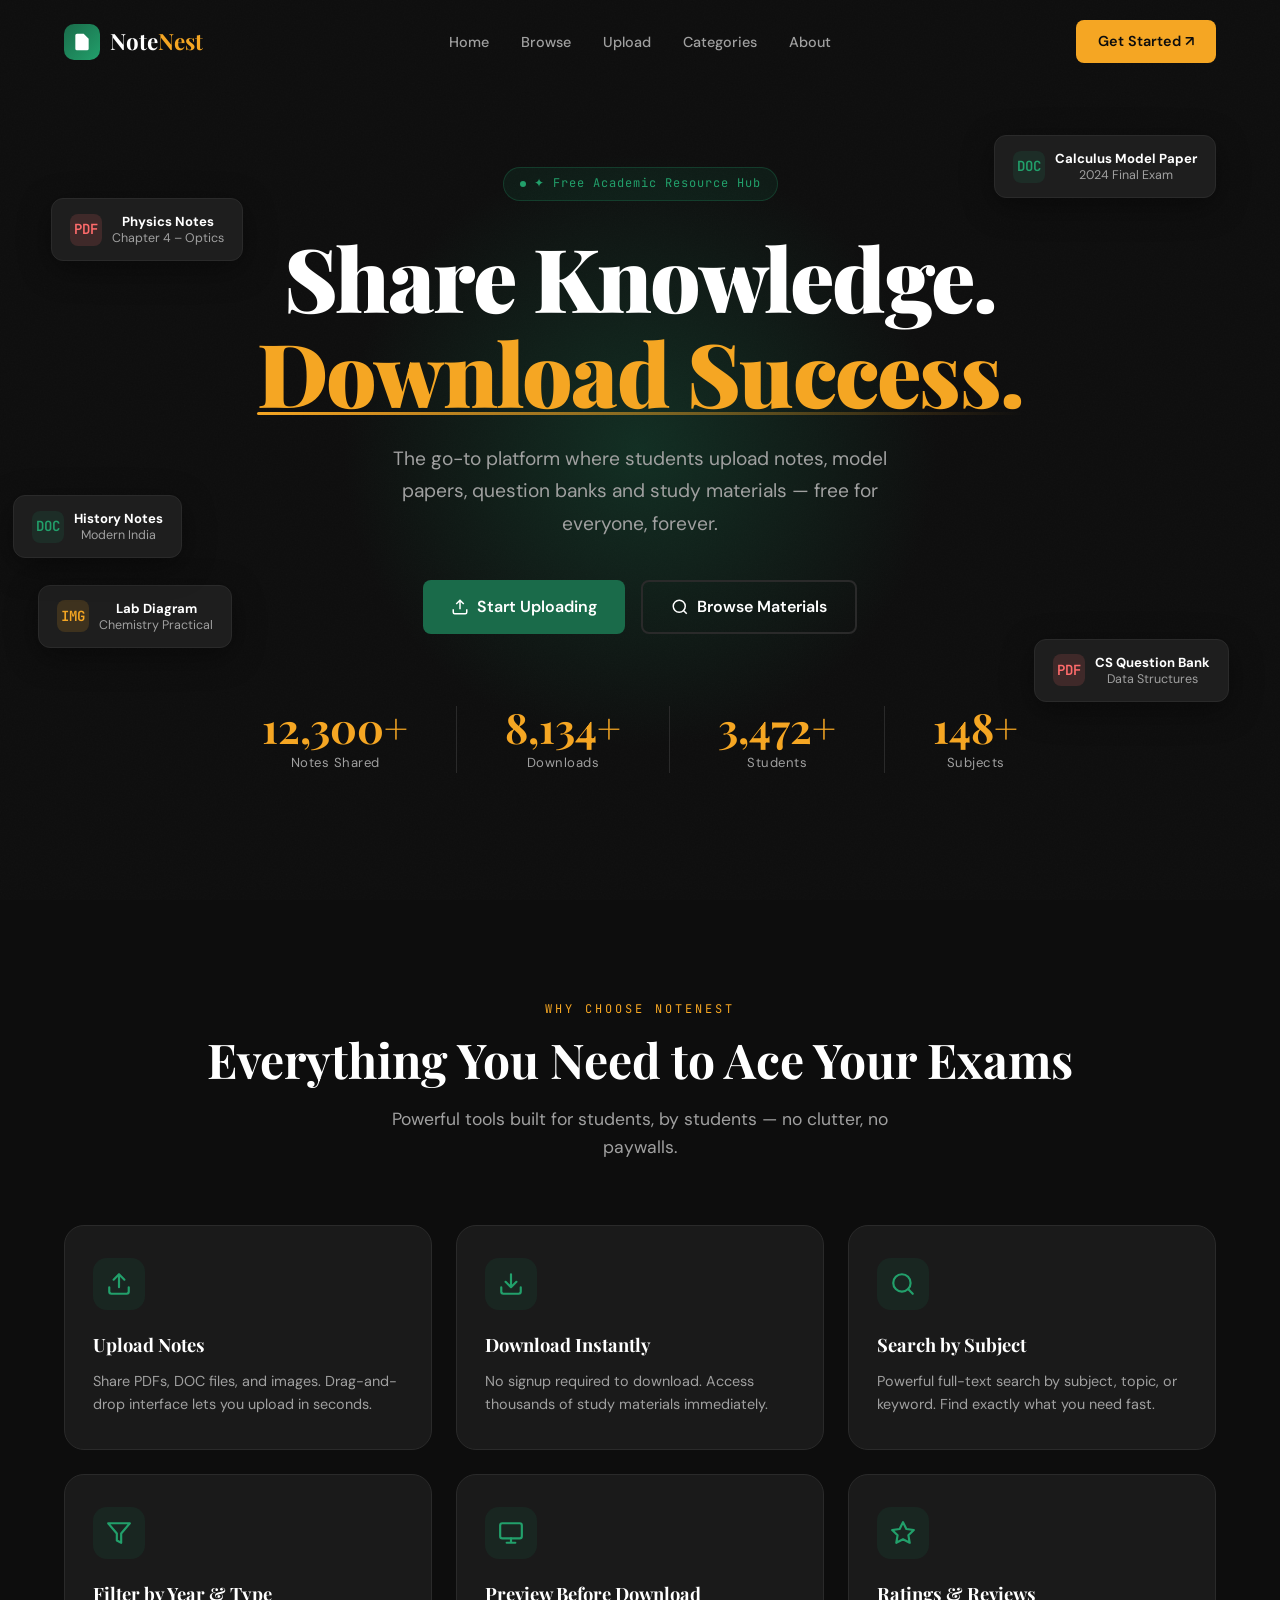
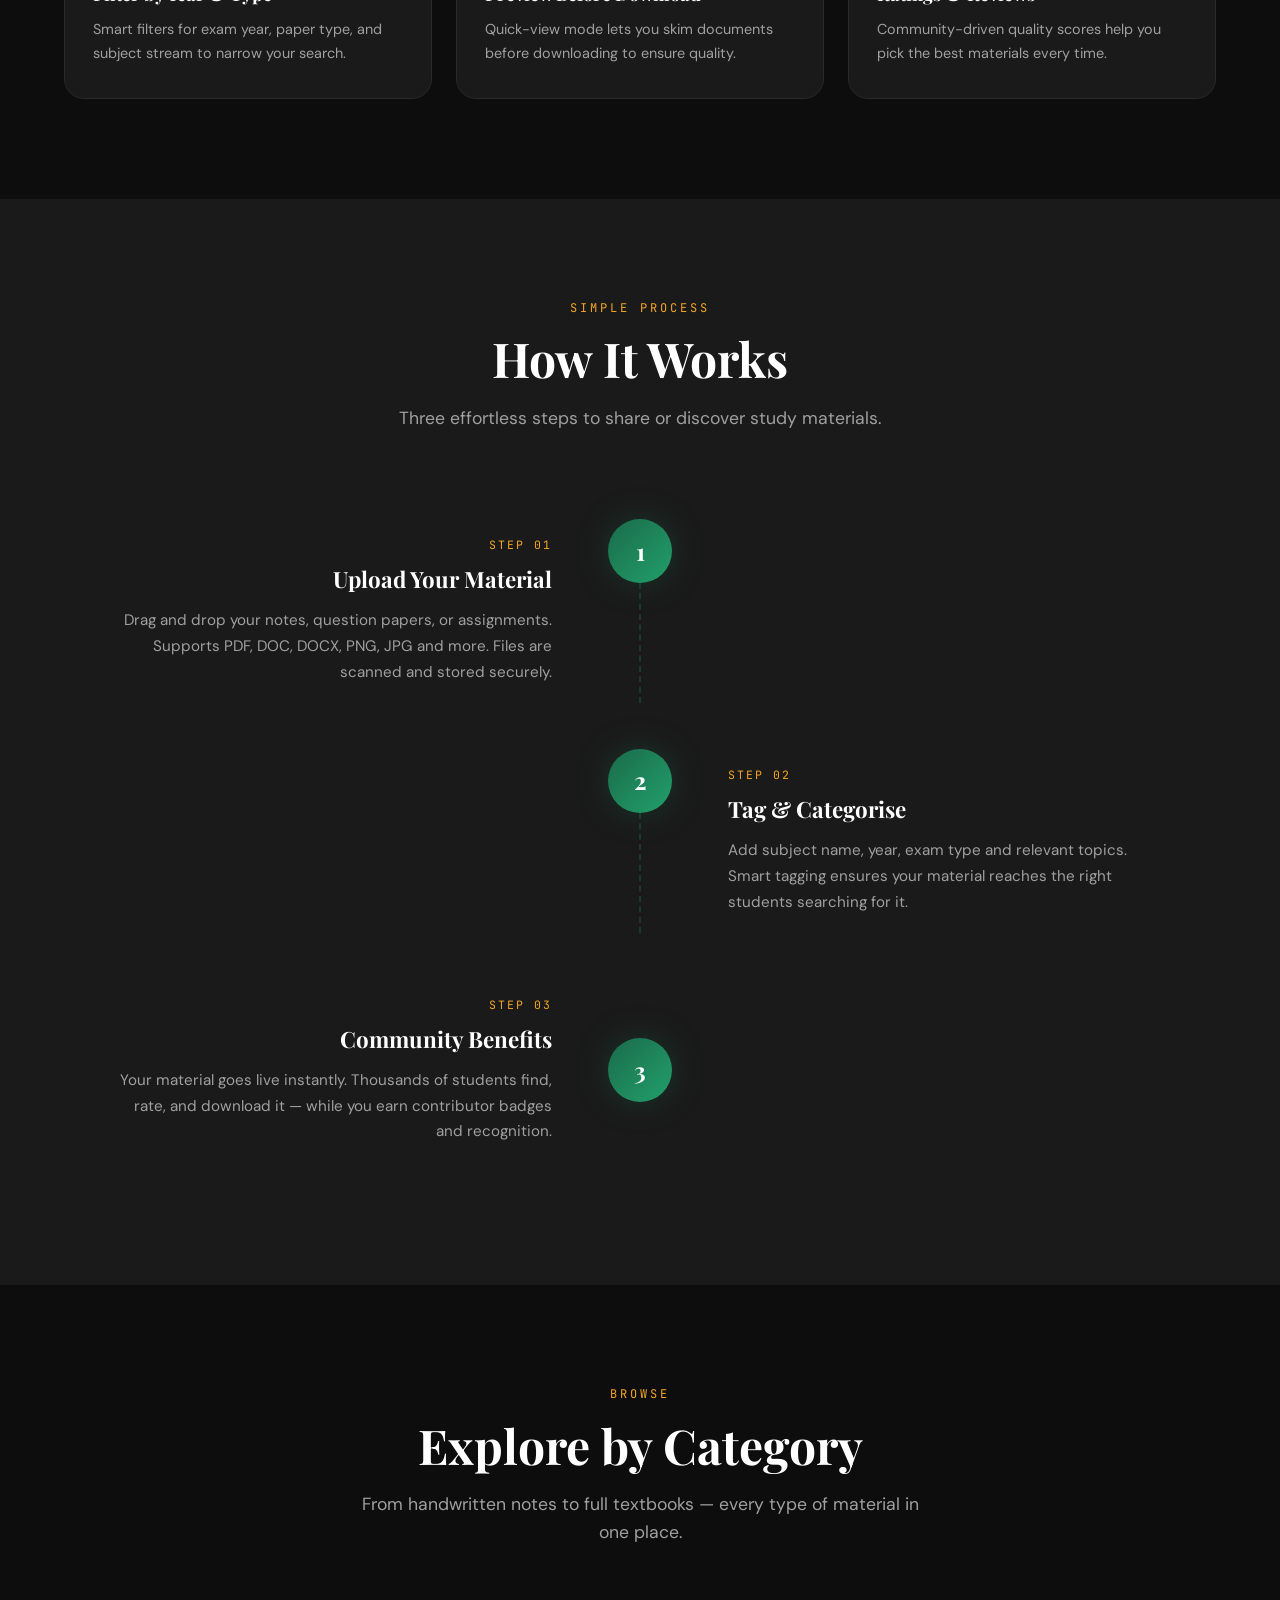
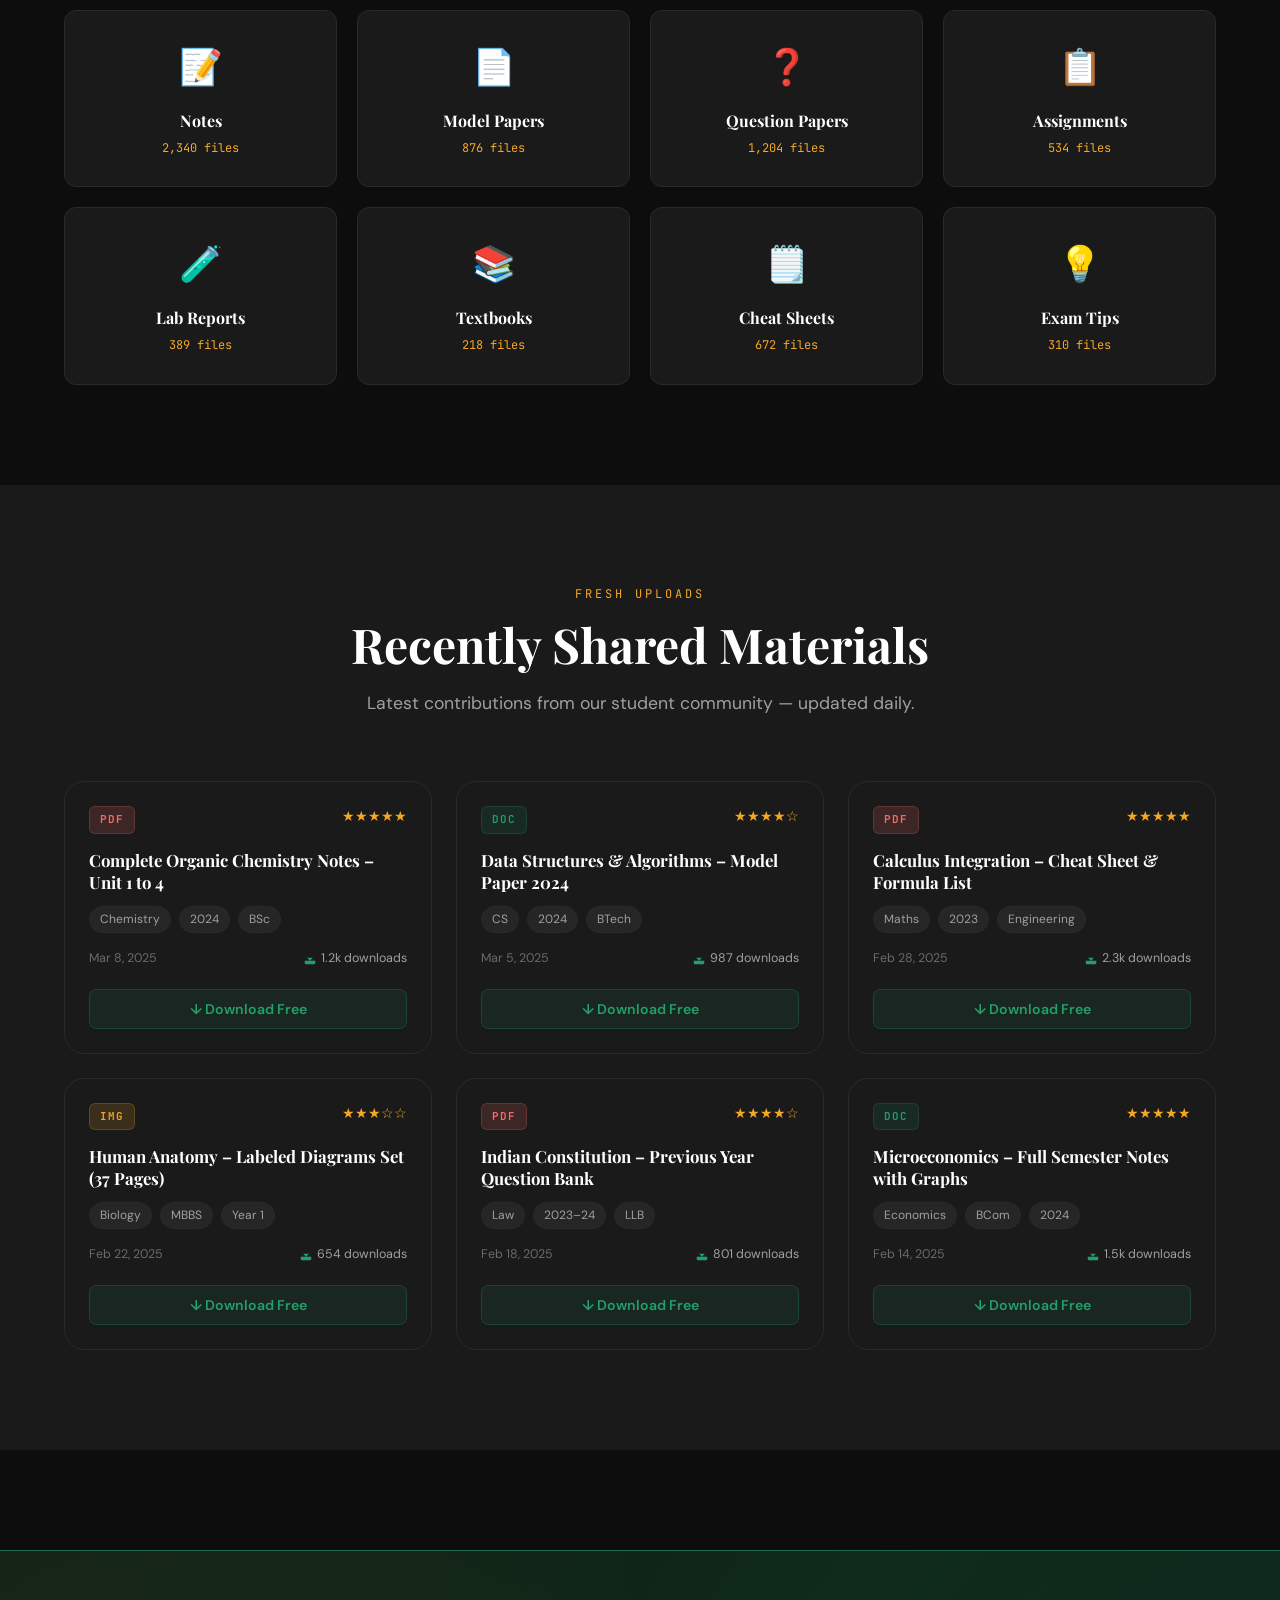
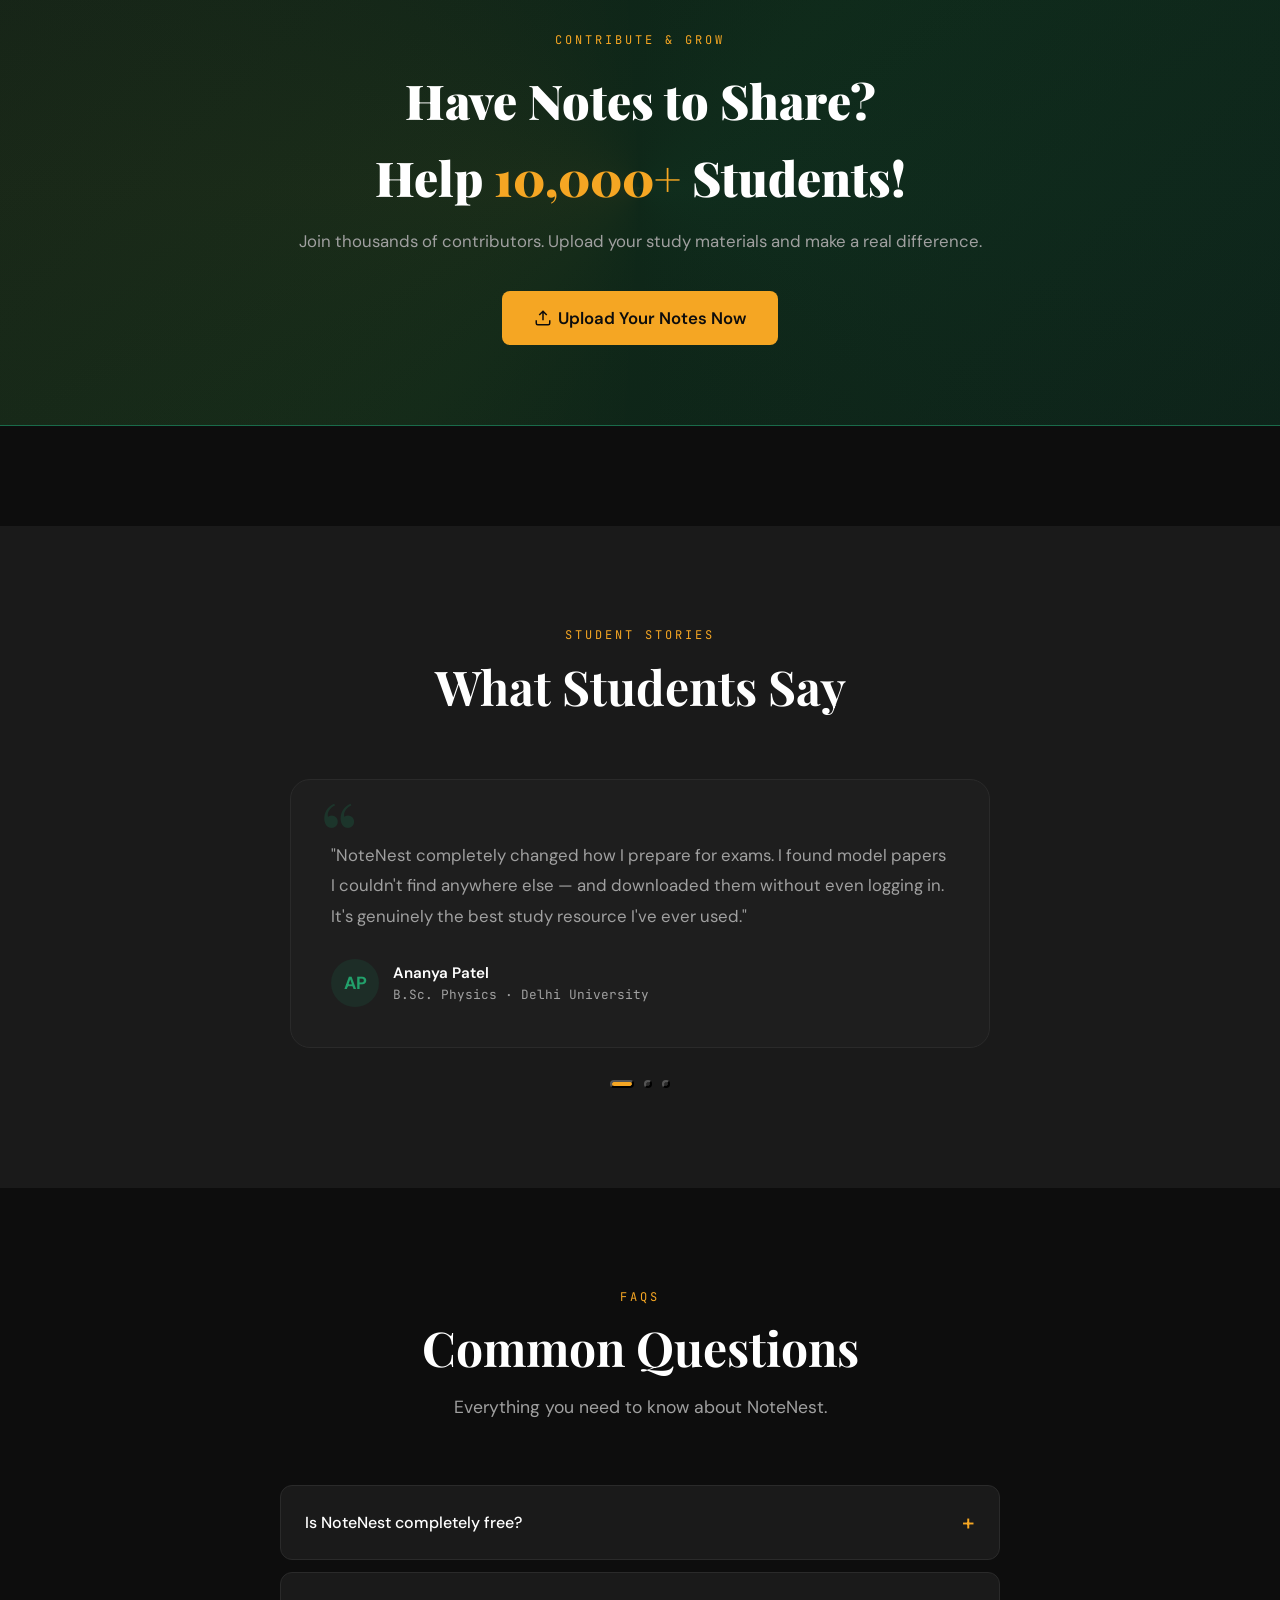
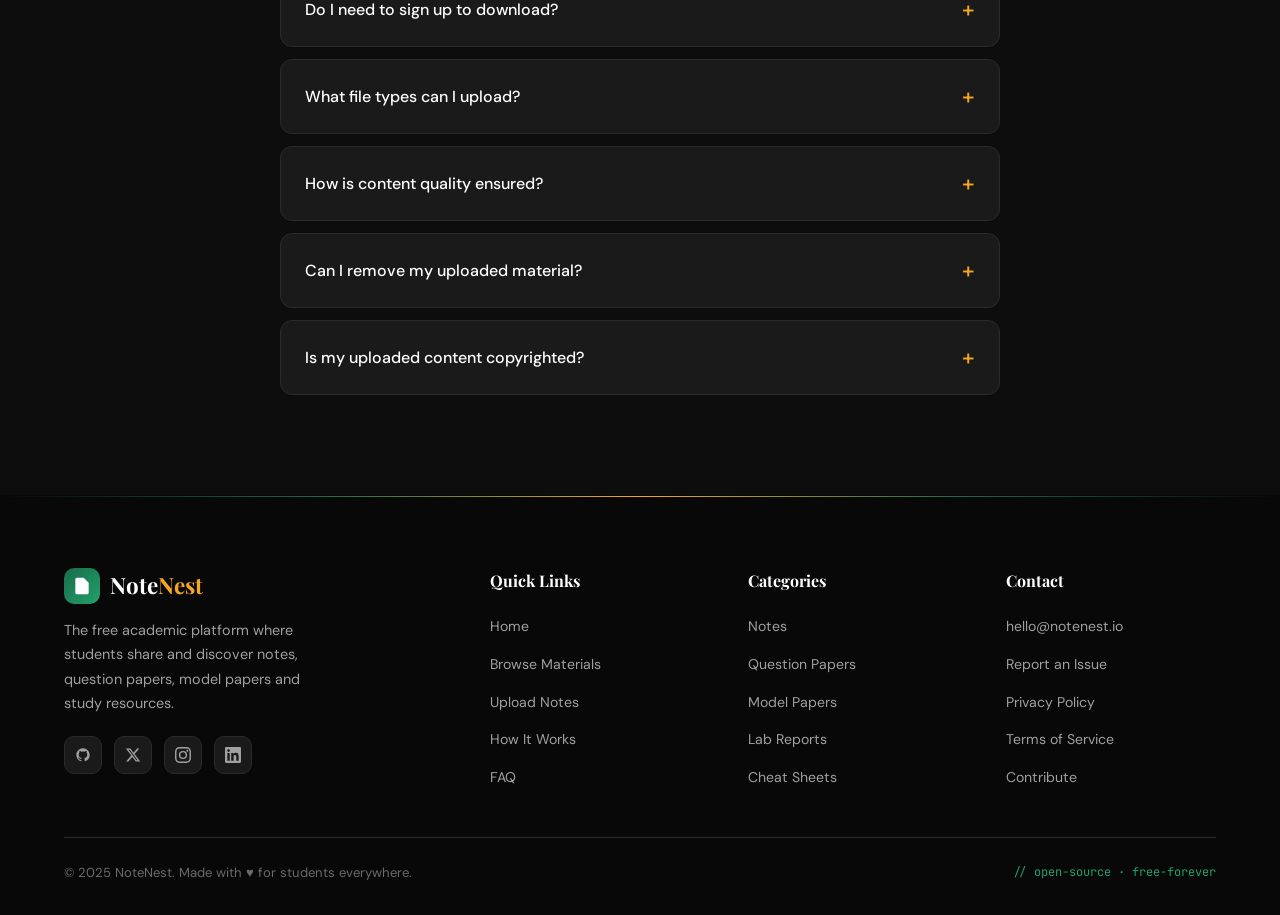
==== index.html @ 4df00eb4 "first commit" ====
<!DOCTYPE html>
<html lang="en">

<head>
    <meta charset="UTF-8" />
    <meta name="viewport" content="width=device-width,initial-scale=1.0" />
    <meta name="description"
        content="NoteNest — Share notes, model papers, question papers and study materials. Browse and download for free." />
    <title>NoteNest — Share Knowledge. Download Success.</title>
    <link rel="preconnect" href="https://fonts.googleapis.com" />
    <link rel="preconnect" href="https://fonts.gstatic.com" crossorigin />
    <link
        href="https://fonts.googleapis.com/css2?family=Playfair+Display:wght@600;700;900&family=DM+Sans:wght@300;400;500;600&family=JetBrains+Mono:wght@400;600&display=swap"
        rel="stylesheet" />
    <style>
        :root {
            --clr-bg: #0d0d0d;
            --clr-surface: #1a1a1a;
            --clr-surface2: #1e1e1e;
            --clr-border: #2a2a2a;
            --clr-green: #1a6b4a;
            --clr-green-light: #22a06b;
            --clr-green-glow: rgba(26, 107, 74, .35);
            --clr-amber: #f5a623;
            --clr-amber-dark: #c4821a;
            --clr-coral: #ff6b6b;
            --clr-teal: #00b4a6;
            --clr-white: #ffffff;
            --clr-gray: #a0a0a0;
            --clr-gray2: #6a6a6a;
            --ff-display: 'Playfair Display', serif;
            --ff-body: 'DM Sans', sans-serif;
            --ff-mono: 'JetBrains Mono', monospace;
            --radius: 12px;
            --radius-lg: 20px;
            --shadow-glow: 0 0 24px var(--clr-green-glow);
            --transition: .3s ease;
        }

        *,
        *::before,
        *::after {
            box-sizing: border-box;
            margin: 0;
            padding: 0
        }

        html {
            scroll-behavior: smooth
        }

        body {
            background: var(--clr-bg);
            color: var(--clr-white);
            font-family: var(--ff-body);
            overflow-x: hidden;
            line-height: 1.6
        }

        /* ── SCROLLBAR ── */
        ::-webkit-scrollbar {
            width: 6px
        }

        ::-webkit-scrollbar-track {
            background: #111
        }

        ::-webkit-scrollbar-thumb {
            background: var(--clr-green);
            border-radius: 3px
        }

        /* ── LOADER ── */
        #loader {
            position: fixed;
            inset: 0;
            background: var(--clr-bg);
            z-index: 9999;
            display: flex;
            align-items: center;
            justify-content: center;
            flex-direction: column;
            gap: 16px;
            transition: opacity .6s, visibility .6s
        }

        #loader.hidden {
            opacity: 0;
            visibility: hidden
        }

        .loader-ring {
            width: 56px;
            height: 56px;
            border: 3px solid var(--clr-border);
            border-top-color: var(--clr-amber);
            border-radius: 50%;
            animation: spin 1s linear infinite
        }

        .loader-logo {
            font-family: var(--ff-display);
            font-size: 1.4rem;
            color: var(--clr-green-light);
            letter-spacing: 1px
        }

        @keyframes spin {
            to {
                transform: rotate(360deg)
            }
        }

        /* ── BACK TO TOP ── */
        #backTop {
            position: fixed;
            bottom: 32px;
            right: 32px;
            width: 44px;
            height: 44px;
            background: var(--clr-green);
            border: none;
            border-radius: 50%;
            cursor: pointer;
            display: flex;
            align-items: center;
            justify-content: center;
            opacity: 0;
            visibility: hidden;
            transition: var(--transition);
            z-index: 500;
            box-shadow: var(--shadow-glow)
        }

        #backTop.show {
            opacity: 1;
            visibility: visible
        }

        #backTop:hover {
            background: var(--clr-green-light);
            transform: translateY(-3px)
        }

        #backTop svg {
            fill: white;
            width: 18px;
            height: 18px
        }

        /* ── UTILITY ── */
        .container {
            max-width: 1200px;
            margin: 0 auto;
            padding: 0 24px
        }

        .section-tag {
            font-family: var(--ff-mono);
            font-size: .75rem;
            color: var(--clr-amber);
            letter-spacing: 3px;
            text-transform: uppercase;
            margin-bottom: 12px;
            display: block
        }

        .section-title {
            font-family: var(--ff-display);
            font-size: clamp(2rem, 4vw, 3rem);
            font-weight: 700;
            line-height: 1.2;
            margin-bottom: 16px
        }

        .section-sub {
            color: var(--clr-gray);
            font-size: clamp(.95rem, 1.5vw, 1.1rem);
            max-width: 560px
        }

        .fade-in {
            opacity: 0;
            transform: translateY(32px);
            transition: opacity .7s ease, transform .7s ease
        }

        .fade-in.visible {
            opacity: 1;
            transform: none
        }

        /* ── NAVBAR ── */
        nav {
            position: fixed;
            top: 0;
            left: 0;
            right: 0;
            z-index: 1000;
            padding: 20px 0;
            transition: var(--transition)
        }

        nav.scrolled {
            background: rgba(13, 13, 13, .85);
            backdrop-filter: blur(20px);
            -webkit-backdrop-filter: blur(20px);
            border-bottom: 1px solid var(--clr-border);
            padding: 14px 0
        }

        .nav-inner {
            display: flex;
            align-items: center;
            justify-content: space-between
        }

        .nav-logo {
            display: flex;
            align-items: center;
            gap: 10px;
            text-decoration: none
        }

        .nav-logo-icon {
            width: 36px;
            height: 36px;
            background: linear-gradient(135deg, var(--clr-green), var(--clr-green-light));
            border-radius: 10px;
            display: flex;
            align-items: center;
            justify-content: center
        }

        .nav-logo-icon svg {
            fill: white;
            width: 20px;
            height: 20px
        }

        .nav-logo-text {
            font-family: var(--ff-display);
            font-size: 1.4rem;
            font-weight: 700;
            color: var(--clr-white)
        }

        .nav-logo-text span {
            color: var(--clr-amber)
        }

        .nav-links {
            display: flex;
            align-items: center;
            gap: 32px;
            list-style: none
        }

        .nav-links a {
            text-decoration: none;
            color: var(--clr-gray);
            font-size: .9rem;
            font-weight: 500;
            transition: var(--transition);
            position: relative
        }

        .nav-links a::after {
            content: '';
            position: absolute;
            bottom: -4px;
            left: 0;
            width: 0;
            height: 2px;
            background: var(--clr-amber);
            transition: var(--transition)
        }

        .nav-links a:hover {
            color: var(--clr-white)
        }

        .nav-links a:hover::after {
            width: 100%
        }

        .btn-amber {
            background: var(--clr-amber);
            color: #0d0d0d;
            font-weight: 600;
            border: none;
            padding: 10px 22px;
            border-radius: 8px;
            cursor: pointer;
            font-family: var(--ff-body);
            font-size: .9rem;
            transition: var(--transition);
            text-decoration: none;
            display: inline-flex;
            align-items: center;
            gap: 6px
        }

        .btn-amber:hover {
            background: var(--clr-amber-dark);
            transform: translateY(-2px);
            box-shadow: 0 8px 24px rgba(245, 166, 35, .3)
        }

        .btn-green {
            background: var(--clr-green);
            color: white;
            font-weight: 600;
            border: none;
            padding: 12px 28px;
            border-radius: 8px;
            cursor: pointer;
            font-family: var(--ff-body);
            font-size: 1rem;
            transition: var(--transition);
            text-decoration: none;
            display: inline-flex;
            align-items: center;
            gap: 8px
        }

        .btn-green:hover {
            background: var(--clr-green-light);
            transform: translateY(-2px);
            box-shadow: var(--shadow-glow)
        }

        .btn-outline {
            background: transparent;
            color: var(--clr-white);
            border: 2px solid var(--clr-border);
            padding: 12px 28px;
            border-radius: 8px;
            cursor: pointer;
            font-family: var(--ff-body);
            font-size: 1rem;
            font-weight: 600;
            transition: var(--transition);
            text-decoration: none;
            display: inline-flex;
            align-items: center;
            gap: 8px
        }

        .btn-outline:hover {
            border-color: var(--clr-green-light);
            color: var(--clr-green-light);
            transform: translateY(-2px)
        }

        .hamburger {
            display: none;
            flex-direction: column;
            gap: 5px;
            background: none;
            border: none;
            cursor: pointer;
            padding: 4px
        }

        .hamburger span {
            display: block;
            width: 24px;
            height: 2px;
            background: var(--clr-white);
            border-radius: 2px;
            transition: var(--transition)
        }

        .hamburger.open span:nth-child(1) {
            transform: translateY(7px) rotate(45deg)
        }

        .hamburger.open span:nth-child(2) {
            opacity: 0
        }

        .hamburger.open span:nth-child(3) {
            transform: translateY(-7px) rotate(-45deg)
        }

        .mobile-menu {
            display: none;
            position: absolute;
            top: 100%;
            left: 0;
            right: 0;
            background: rgba(13, 13, 13, .97);
            backdrop-filter: blur(20px);
            border-bottom: 1px solid var(--clr-border);
            padding: 24px
        }

        .mobile-menu.open {
            display: block
        }

        .mobile-menu ul {
            list-style: none;
            display: flex;
            flex-direction: column;
            gap: 20px
        }

        .mobile-menu ul a {
            text-decoration: none;
            color: var(--clr-gray);
            font-size: 1.1rem;
            font-weight: 500;
            transition: var(--transition)
        }

        .mobile-menu ul a:hover {
            color: var(--clr-amber)
        }

        .mobile-menu .btn-amber {
            margin-top: 16px;
            width: 100%;
            justify-content: center
        }

        /* ── HERO ── */
        .hero {
            min-height: 100vh;
            display: flex;
            flex-direction: column;
            align-items: center;
            justify-content: center;
            text-align: center;
            position: relative;
            overflow: hidden;
            padding: 120px 24px 80px
        }

        .hero-noise {
            position: absolute;
            inset: 0;
            background-image: url("data:image/svg+xml,%3Csvg xmlns='http://www.w3.org/2000/svg' width='300' height='300'%3E%3Cfilter id='n'%3E%3CfeTurbulence type='fractalNoise' baseFrequency='.65' numOctaves='3' stitchTiles='stitch'/%3E%3CfeColorMatrix type='saturate' values='0'/%3E%3C/filter%3E%3Crect width='300' height='300' filter='url(%23n)' opacity='.04'/%3E%3C/svg%3E");
            opacity: .6;
            pointer-events: none;
            z-index: 0
        }

        .hero-glow {
            position: absolute;
            width: 600px;
            height: 600px;
            background: radial-gradient(circle, var(--clr-green-glow) 0%, transparent 70%);
            top: 50%;
            left: 50%;
            transform: translate(-50%, -50%);
            pointer-events: none;
            z-index: 0
        }

        .hero-content {
            position: relative;
            z-index: 2
        }

        .hero-badge {
            display: inline-flex;
            align-items: center;
            gap: 8px;
            background: rgba(26, 107, 74, .15);
            border: 1px solid rgba(26, 107, 74, .4);
            padding: 6px 16px;
            border-radius: 100px;
            font-family: var(--ff-mono);
            font-size: .75rem;
            color: var(--clr-green-light);
            letter-spacing: 1px;
            margin-bottom: 28px
        }

        .hero-badge::before {
            content: '';
            width: 6px;
            height: 6px;
            background: var(--clr-green-light);
            border-radius: 50%;
            animation: pulse 2s infinite
        }

        @keyframes pulse {

            0%,
            100% {
                opacity: 1;
                transform: scale(1)
            }

            50% {
                opacity: .5;
                transform: scale(1.4)
            }
        }

        .hero-title {
            font-family: var(--ff-display);
            font-size: clamp(2.8rem, 7vw, 5.5rem);
            font-weight: 900;
            line-height: 1.08;
            letter-spacing: -.02em;
            margin-bottom: 24px
        }

        .hero-title .line2 {
            color: var(--clr-amber);
            position: relative;
            display: inline-block
        }

        .hero-title .line2::after {
            content: '';
            position: absolute;
            bottom: 4px;
            left: 0;
            right: 0;
            height: 3px;
            background: linear-gradient(90deg, var(--clr-amber), transparent);
            border-radius: 2px
        }

        .hero-sub {
            color: var(--clr-gray);
            font-size: clamp(1rem, 2vw, 1.2rem);
            max-width: 540px;
            margin: 0 auto 40px;
            line-height: 1.7
        }

        .hero-ctas {
            display: flex;
            gap: 16px;
            justify-content: center;
            flex-wrap: wrap;
            margin-bottom: 72px
        }

        /* Floaty doc cards */
        .float-cards {
            position: absolute;
            inset: 0;
            pointer-events: none;
            z-index: 1;
            overflow: hidden
        }

        .fcard {
            position: absolute;
            background: var(--clr-surface2);
            border: 1px solid var(--clr-border);
            border-radius: 12px;
            padding: 14px 18px;
            display: flex;
            align-items: center;
            gap: 10px;
            box-shadow: 0 8px 32px rgba(0, 0, 0, .4);
            animation: floatCard 6s ease-in-out infinite
        }

        .fcard:nth-child(1) {
            top: 22%;
            left: 4%;
            animation-delay: 0s;
            animation-duration: 7s
        }

        .fcard:nth-child(2) {
            top: 15%;
            right: 5%;
            animation-delay: -2s;
            animation-duration: 8s
        }

        .fcard:nth-child(3) {
            bottom: 28%;
            left: 3%;
            animation-delay: -1s;
            animation-duration: 6.5s
        }

        .fcard:nth-child(4) {
            bottom: 22%;
            right: 4%;
            animation-delay: -3s;
            animation-duration: 9s
        }

        .fcard:nth-child(5) {
            top: 55%;
            left: 1%;
            animation-delay: -4s;
            animation-duration: 7.5s
        }

        @keyframes floatCard {

            0%,
            100% {
                transform: translateY(0) rotate(-1deg)
            }

            50% {
                transform: translateY(-18px) rotate(1deg)
            }
        }

        .fcard-icon {
            width: 32px;
            height: 32px;
            border-radius: 8px;
            display: flex;
            align-items: center;
            justify-content: center;
            font-size: 14px;
            font-family: var(--ff-mono);
            font-weight: 600;
            flex-shrink: 0
        }

        .fcard-icon.pdf {
            background: rgba(255, 107, 107, .15);
            color: var(--clr-coral)
        }

        .fcard-icon.doc {
            background: rgba(26, 107, 74, .2);
            color: var(--clr-green-light)
        }

        .fcard-icon.img {
            background: rgba(245, 166, 35, .15);
            color: var(--clr-amber)
        }

        .fcard-label {
            font-size: .78rem;
            color: var(--clr-gray);
            line-height: 1.3
        }

        .fcard-label strong {
            display: block;
            color: var(--clr-white);
            font-size: .82rem
        }

        /* Stats */
        .hero-stats {
            display: flex;
            gap: 48px;
            justify-content: center;
            flex-wrap: wrap;
            position: relative;
            z-index: 2
        }

        .stat {
            text-align: center
        }

        .stat-num {
            font-family: var(--ff-display);
            font-size: clamp(1.8rem, 4vw, 2.6rem);
            font-weight: 700;
            color: var(--clr-amber);
            line-height: 1
        }

        .stat-label {
            font-size: .82rem;
            color: var(--clr-gray);
            margin-top: 4px;
            letter-spacing: .5px
        }

        .stat-divider {
            width: 1px;
            background: var(--clr-border);
            align-self: stretch
        }

        /* ── SECTIONS SHARED ── */
        section {
            padding: 100px 0
        }

        .sec-header {
            margin-bottom: 64px
        }

        .sec-header.center {
            text-align: center
        }

        .sec-header.center .section-sub {
            margin: 0 auto
        }

        /* ── FEATURES ── */
        .features-grid {
            display: grid;
            grid-template-columns: repeat(3, 1fr);
            gap: 24px
        }

        .feat-card {
            background: var(--clr-surface);
            border: 1px solid var(--clr-border);
            border-radius: var(--radius-lg);
            padding: 32px 28px;
            transition: var(--transition);
            position: relative;
            overflow: hidden
        }

        .feat-card::before {
            content: '';
            position: absolute;
            inset: 0;
            border-radius: var(--radius-lg);
            border: 1px solid transparent;
            transition: var(--transition)
        }

        .feat-card:hover {
            transform: translateY(-6px);
            box-shadow: var(--shadow-glow)
        }

        .feat-card:hover::before {
            border-color: var(--clr-green-light)
        }

        .feat-icon {
            width: 52px;
            height: 52px;
            background: rgba(26, 107, 74, .15);
            border-radius: 14px;
            display: flex;
            align-items: center;
            justify-content: center;
            margin-bottom: 20px
        }

        .feat-icon svg {
            width: 26px;
            height: 26px;
            stroke: var(--clr-green-light);
            fill: none;
            stroke-width: 2;
            stroke-linecap: round;
            stroke-linejoin: round
        }

        .feat-title {
            font-family: var(--ff-display);
            font-size: 1.15rem;
            font-weight: 700;
            margin-bottom: 10px
        }

        .feat-desc {
            color: var(--clr-gray);
            font-size: .9rem;
            line-height: 1.65
        }

        /* ── HOW IT WORKS ── */
        .hiw-steps {
            display: flex;
            flex-direction: column;
            gap: 0
        }

        .hiw-step {
            display: grid;
            grid-template-columns: 1fr 80px 1fr;
            align-items: center;
            gap: 0;
            position: relative
        }

        .hiw-step.reverse .hiw-text {
            grid-column: 3;
            grid-row: 1;
            text-align: left
        }

        .hiw-step.reverse .hiw-num-wrap {
            grid-column: 2;
            grid-row: 1
        }

        .hiw-step.reverse .hiw-empty {
            grid-column: 1;
            grid-row: 1
        }

        .hiw-text {
            padding: 40px 48px
        }

        .hiw-step:not(.reverse) .hiw-text {
            grid-column: 1;
            text-align: right
        }

        .hiw-step:not(.reverse) .hiw-num-wrap {
            grid-column: 2
        }

        .hiw-num-wrap {
            display: flex;
            flex-direction: column;
            align-items: center;
            position: relative;
            z-index: 2
        }

        .hiw-num {
            width: 64px;
            height: 64px;
            background: linear-gradient(135deg, var(--clr-green), var(--clr-green-light));
            border-radius: 50%;
            display: flex;
            align-items: center;
            justify-content: center;
            font-family: var(--ff-display);
            font-size: 1.5rem;
            font-weight: 700;
            color: white;
            box-shadow: 0 0 32px var(--clr-green-glow)
        }

        .hiw-line {
            width: 2px;
            height: 120px;
            border-left: 2px dashed var(--clr-green);
            opacity: .4;
            animation: dashMove 2s linear infinite
        }

        @keyframes dashMove {
            from {
                background-position: 0 0
            }

            to {
                background-position: 0 100%
            }
        }

        .hiw-last .hiw-line {
            display: none
        }

        .hiw-step-title {
            font-family: var(--ff-display);
            font-size: 1.4rem;
            font-weight: 700;
            margin-bottom: 10px
        }

        .hiw-step-desc {
            color: var(--clr-gray);
            font-size: .95rem;
            line-height: 1.7
        }

        .hiw-step-tag {
            font-family: var(--ff-mono);
            font-size: .72rem;
            color: var(--clr-amber);
            letter-spacing: 2px;
            text-transform: uppercase;
            margin-bottom: 8px;
            display: block
        }

        /* ── CATEGORIES ── */
        .categories-grid {
            display: grid;
            grid-template-columns: repeat(4, 1fr);
            gap: 20px
        }

        .cat-card {
            background: var(--clr-surface);
            border: 1px solid var(--clr-border);
            border-radius: var(--radius);
            padding: 28px 20px;
            text-align: center;
            cursor: pointer;
            transition: var(--transition);
            position: relative;
            overflow: hidden
        }

        .cat-card::after {
            content: '';
            position: absolute;
            inset: 0;
            background: linear-gradient(135deg, var(--clr-green-glow), transparent);
            opacity: 0;
            transition: var(--transition)
        }

        .cat-card:hover {
            transform: translateY(-4px) scale(1.02);
            border-color: var(--clr-green-light);
            box-shadow: var(--shadow-glow)
        }

        .cat-card:hover::after {
            opacity: 1
        }

        .cat-emoji {
            font-size: 2.2rem;
            margin-bottom: 12px;
            display: block;
            position: relative;
            z-index: 1
        }

        .cat-name {
            font-family: var(--ff-display);
            font-size: 1rem;
            font-weight: 700;
            margin-bottom: 6px;
            position: relative;
            z-index: 1
        }

        .cat-count {
            font-family: var(--ff-mono);
            font-size: .75rem;
            color: var(--clr-amber);
            position: relative;
            z-index: 1
        }

        /* ── MATERIAL CARDS ── */
        .materials-grid {
            display: grid;
            grid-template-columns: repeat(3, 1fr);
            gap: 24px
        }

        .mat-card {
            background: var(--clr-surface);
            border: 1px solid var(--clr-border);
            border-radius: var(--radius-lg);
            padding: 24px;
            transition: var(--transition);
            position: relative;
            overflow: hidden
        }

        .mat-card::before {
            content: '';
            position: absolute;
            top: 0;
            left: 0;
            right: 0;
            height: 2px;
            background: linear-gradient(90deg, var(--clr-green), var(--clr-amber));
            transform: scaleX(0);
            transform-origin: left;
            transition: var(--transition)
        }

        .mat-card:hover {
            transform: translateY(-4px);
            box-shadow: 0 16px 48px rgba(0, 0, 0, .5)
        }

        .mat-card:hover::before {
            transform: scaleX(1)
        }

        .mat-card-top {
            display: flex;
            justify-content: space-between;
            align-items: flex-start;
            margin-bottom: 16px
        }

        .mat-badge {
            font-family: var(--ff-mono);
            font-size: .68rem;
            font-weight: 600;
            padding: 4px 10px;
            border-radius: 6px;
            letter-spacing: 1px
        }

        .mat-badge.pdf {
            background: rgba(255, 107, 107, .15);
            color: var(--clr-coral);
            border: 1px solid rgba(255, 107, 107, .2)
        }

        .mat-badge.doc {
            background: rgba(26, 107, 74, .2);
            color: var(--clr-green-light);
            border: 1px solid rgba(34, 160, 107, .2)
        }

        .mat-badge.img {
            background: rgba(245, 166, 35, .15);
            color: var(--clr-amber);
            border: 1px solid rgba(245, 166, 35, .2)
        }

        .mat-stars {
            color: var(--clr-amber);
            font-size: .85rem
        }

        .mat-title {
            font-family: var(--ff-display);
            font-size: 1.05rem;
            font-weight: 700;
            margin-bottom: 12px;
            line-height: 1.3
        }

        .mat-tags {
            display: flex;
            gap: 8px;
            flex-wrap: wrap;
            margin-bottom: 16px
        }

        .mat-tag {
            font-size: .75rem;
            padding: 3px 10px;
            border-radius: 100px;
            background: rgba(255, 255, 255, .05);
            color: var(--clr-gray);
            border: 1px solid var(--clr-border)
        }

        .mat-meta {
            display: flex;
            justify-content: space-between;
            align-items: center;
            color: var(--clr-gray2);
            font-size: .78rem;
            margin-bottom: 20px
        }

        .mat-dl {
            display: flex;
            align-items: center;
            gap: 4px;
            color: var(--clr-gray)
        }

        .mat-dl svg {
            width: 14px;
            height: 14px;
            fill: var(--clr-green-light)
        }

        .mat-btn {
            width: 100%;
            padding: 10px;
            border-radius: 8px;
            background: rgba(26, 107, 74, .15);
            border: 1px solid rgba(34, 160, 107, .25);
            color: var(--clr-green-light);
            font-family: var(--ff-body);
            font-size: .88rem;
            font-weight: 600;
            cursor: pointer;
            transition: var(--transition)
        }

        .mat-btn:hover {
            background: var(--clr-green);
            color: white;
            border-color: var(--clr-green)
        }

        /* ── CTA BANNER ── */
        .cta-banner {
            background: linear-gradient(135deg, #0d1f17 0%, #0f2819 50%, #0d1f17 100%);
            border-top: 1px solid var(--clr-green);
            border-bottom: 1px solid var(--clr-green);
            padding: 80px 24px;
            text-align: center;
            position: relative;
            overflow: hidden
        }

        .cta-banner::before {
            content: '';
            position: absolute;
            top: -50%;
            left: -50%;
            width: 200%;
            height: 200%;
            background: conic-gradient(from 0deg, transparent, rgba(26, 107, 74, .08), transparent, rgba(245, 166, 35, .05), transparent);
            animation: rotateBg 12s linear infinite
        }

        @keyframes rotateBg {
            to {
                transform: rotate(360deg)
            }
        }

        .cta-banner-title {
            font-family: var(--ff-display);
            font-size: clamp(1.8rem, 4vw, 3rem);
            font-weight: 900;
            margin-bottom: 12px;
            position: relative;
            z-index: 1
        }

        .cta-banner-sub {
            color: var(--clr-gray);
            margin-bottom: 36px;
            font-size: 1.05rem;
            position: relative;
            z-index: 1
        }

        .cta-banner-btn {
            position: relative;
            z-index: 1
        }

        /* ── TESTIMONIALS ── */
        .testimonials {
            background: var(--clr-surface)
        }

        .testi-carousel {
            position: relative;
            overflow: hidden
        }

        .testi-track {
            display: flex;
            transition: transform .5s cubic-bezier(.25, .46, .45, .94)
        }

        .testi-card {
            min-width: 100%;
            padding: 0 8px;
            box-sizing: border-box
        }

        .testi-inner {
            background: var(--clr-surface2);
            border: 1px solid var(--clr-border);
            border-radius: var(--radius-lg);
            padding: 40px;
            max-width: 700px;
            margin: 0 auto;
            position: relative
        }

        .testi-inner::before {
            content: '\201C';
            font-family: var(--ff-display);
            font-size: 6rem;
            line-height: .7;
            color: var(--clr-green);
            opacity: .3;
            position: absolute;
            top: 20px;
            left: 28px
        }

        .testi-quote {
            font-size: 1.05rem;
            line-height: 1.8;
            color: var(--clr-gray);
            margin-bottom: 28px;
            padding-top: 20px
        }

        .testi-author {
            display: flex;
            align-items: center;
            gap: 14px
        }

        .testi-avatar {
            width: 48px;
            height: 48px;
            border-radius: 50%;
            display: flex;
            align-items: center;
            justify-content: center;
            font-weight: 700;
            font-size: 1.1rem;
            flex-shrink: 0
        }

        .testi-name {
            font-weight: 600;
            font-size: .95rem
        }

        .testi-role {
            font-size: .8rem;
            color: var(--clr-gray);
            font-family: var(--ff-mono)
        }

        .testi-dots {
            display: flex;
            gap: 10px;
            justify-content: center;
            margin-top: 32px
        }

        .testi-dot {
            width: 8px;
            height: 8px;
            border-radius: 50%;
            background: var(--clr-border);
            cursor: pointer;
            transition: var(--transition)
        }

        .testi-dot.active {
            background: var(--clr-amber);
            width: 24px;
            border-radius: 4px
        }

        /* ── FAQ ── */
        .faq-list {
            max-width: 720px;
            margin: 0 auto;
            display: flex;
            flex-direction: column;
            gap: 12px
        }

        .faq-item {
            background: var(--clr-surface);
            border: 1px solid var(--clr-border);
            border-radius: var(--radius);
            overflow: hidden;
            transition: var(--transition)
        }

        .faq-item.open {
            border-color: var(--clr-green)
        }

        .faq-q {
            width: 100%;
            padding: 22px 24px;
            background: none;
            border: none;
            color: var(--clr-white);
            font-family: var(--ff-body);
            font-size: 1rem;
            font-weight: 500;
            cursor: pointer;
            display: flex;
            justify-content: space-between;
            align-items: center;
            gap: 16px;
            text-align: left
        }

        .faq-q:hover {
            color: var(--clr-amber)
        }

        .faq-icon {
            font-size: 1.4rem;
            color: var(--clr-amber);
            flex-shrink: 0;
            transition: transform var(--transition)
        }

        .faq-item.open .faq-icon {
            transform: rotate(45deg)
        }

        .faq-a {
            max-height: 0;
            overflow: hidden;
            transition: max-height .4s ease, padding .3s ease
        }

        .faq-item.open .faq-a {
            max-height: 200px
        }

        .faq-a-inner {
            padding: 0 24px 22px;
            color: var(--clr-gray);
            font-size: .93rem;
            line-height: 1.75
        }

        /* ── FOOTER ── */
        footer {
            background: #080808;
            border-top: 1px solid transparent;
            padding: 72px 0 32px;
            position: relative
        }

        footer::before {
            content: '';
            position: absolute;
            top: 0;
            left: 0;
            right: 0;
            height: 1px;
            background: linear-gradient(90deg, transparent, var(--clr-green), var(--clr-amber), var(--clr-green), transparent)
        }

        .footer-grid {
            display: grid;
            grid-template-columns: 1.8fr 1fr 1fr 1fr;
            gap: 48px;
            margin-bottom: 48px
        }

        .footer-brand p {
            color: var(--clr-gray);
            font-size: .9rem;
            line-height: 1.7;
            margin-top: 14px;
            max-width: 260px
        }

        .footer-socials {
            display: flex;
            gap: 12px;
            margin-top: 20px
        }

        .soc-btn {
            width: 38px;
            height: 38px;
            background: var(--clr-surface);
            border: 1px solid var(--clr-border);
            border-radius: 10px;
            display: flex;
            align-items: center;
            justify-content: center;
            transition: var(--transition);
            text-decoration: none
        }

        .soc-btn:hover {
            background: var(--clr-green);
            border-color: var(--clr-green);
            transform: translateY(-3px)
        }

        .soc-btn svg {
            width: 16px;
            height: 16px;
            fill: var(--clr-gray);
            transition: var(--transition)
        }

        .soc-btn:hover svg {
            fill: white
        }

        .footer-col h4 {
            font-family: var(--ff-display);
            font-size: 1rem;
            font-weight: 700;
            margin-bottom: 20px;
            color: var(--clr-white)
        }

        .footer-col ul {
            list-style: none;
            display: flex;
            flex-direction: column;
            gap: 12px
        }

        .footer-col ul a {
            text-decoration: none;
            color: var(--clr-gray);
            font-size: .88rem;
            transition: var(--transition)
        }

        .footer-col ul a:hover {
            color: var(--clr-amber)
        }

        .footer-bottom {
            border-top: 1px solid var(--clr-border);
            padding-top: 24px;
            display: flex;
            justify-content: space-between;
            align-items: center;
            flex-wrap: wrap;
            gap: 12px
        }

        .footer-bottom p {
            color: var(--clr-gray2);
            font-size: .82rem
        }

        .footer-bottom span {
            font-family: var(--ff-mono);
            font-size: .75rem;
            color: var(--clr-green-light)
        }

        /* ── RESPONSIVE ── */
        @media(max-width:1024px) {
            .features-grid {
                grid-template-columns: repeat(2, 1fr)
            }

            .categories-grid {
                grid-template-columns: repeat(4, 1fr)
            }

            .materials-grid {
                grid-template-columns: repeat(2, 1fr)
            }

            .footer-grid {
                grid-template-columns: 1fr 1fr;
                gap: 32px
            }

            .hiw-step {
                grid-template-columns: 1fr 60px 1fr
            }

            .hiw-text {
                padding: 32px 32px
            }
        }

        @media(max-width:768px) {

            .nav-links,
            .nav-cta {
                display: none
            }

            .hamburger {
                display: flex
            }

            .features-grid,
            .materials-grid,
            .categories-grid {
                grid-template-columns: 1fr 1fr
            }

            .hiw-step,
            .hiw-step.reverse {
                grid-template-columns: 1fr;
                text-align: left !important
            }

            .hiw-text,
            .hiw-step.reverse .hiw-text {
                grid-column: 1;
                padding: 20px 0
            }

            .hiw-num-wrap,
            .hiw-step.reverse .hiw-num-wrap {
                grid-column: 1;
                grid-row: auto;
                flex-direction: row;
                gap: 16px;
                margin-bottom: 8px
            }

            .hiw-line {
                width: 60px;
                height: 2px;
                border-left: none;
                border-top: 2px dashed var(--clr-green)
            }

            .hiw-step.reverse .hiw-empty,
            .hiw-empty {
                display: none
            }

            .footer-grid {
                grid-template-columns: 1fr;
                gap: 28px
            }

            section {
                padding: 72px 0
            }
        }

        @media(max-width:480px) {

            .features-grid,
            .materials-grid,
            .categories-grid {
                grid-template-columns: 1fr
            }

            .hero-stats {
                gap: 28px
            }

            .stat-divider {
                display: none
            }

            .fcard:nth-child(3),
            .fcard:nth-child(4),
            .fcard:nth-child(5) {
                display: none
            }

            .testi-inner {
                padding: 28px 22px
            }
        }
    </style>
</head>

<body>

    <!-- LOADER -->
    <div id="loader" role="status" aria-label="Loading NoteNest">
        <div class="loader-ring"></div>
        <span class="loader-logo">Note<span style="color:var(--clr-amber)">Nest</span></span>
    </div>

    <!-- BACK TO TOP -->
    <button id="backTop" aria-label="Back to top" onclick="window.scrollTo({top:0,behavior:'smooth'})">
        <svg viewBox="0 0 24 24">
            <path d="M12 19V5M5 12l7-7 7 7" />
        </svg>
    </button>

    <!-- NAV -->
    <header>
        <nav id="navbar">
            <div class="container nav-inner">
                <a href="#" class="nav-logo" aria-label="NoteNest home">
                    <div class="nav-logo-icon">
                        <svg viewBox="0 0 24 24">
                            <path
                                d="M14 2H6a2 2 0 00-2 2v16a2 2 0 002 2h12a2 2 0 002-2V8zM14 2v6h6M16 13H8M16 17H8M10 9H8" />
                        </svg>
                    </div>
                    <span class="nav-logo-text">Note<span>Nest</span></span>
                </a>
                <ul class="nav-links">
                    <li><a href="#home">Home</a></li>
                    <li><a href="#features">Browse</a></li>
                    <li><a href="#upload-cta">Upload</a></li>
                    <li><a href="#categories">Categories</a></li>
                    <li><a href="#about">About</a></li>
                </ul>
                <a href="#upload-cta" class="btn-amber nav-cta">Get Started ↗</a>
                <button class="hamburger" id="hamburger" aria-label="Toggle menu" aria-expanded="false">
                    <span></span><span></span><span></span>
                </button>
            </div>
            <div class="mobile-menu" id="mobileMenu">
                <ul>
                    <li><a href="#home">Home</a></li>
                    <li><a href="#features">Browse</a></li>
                    <li><a href="#upload-cta">Upload</a></li>
                    <li><a href="#categories">Categories</a></li>
                    <li><a href="#about">About</a></li>
                </ul>
                <a href="#upload-cta" class="btn-amber">Get Started ↗</a>
            </div>
        </nav>
    </header>

    <!-- HERO -->
    <main>
        <section class="hero" id="home">
            <div class="hero-noise" aria-hidden="true"></div>
            <div class="hero-glow" aria-hidden="true"></div>
            <div class="float-cards" aria-hidden="true">
                <div class="fcard">
                    <div class="fcard-icon pdf">PDF</div>
                    <div class="fcard-label"><strong>Physics Notes</strong>Chapter 4 – Optics</div>
                </div>
                <div class="fcard">
                    <div class="fcard-icon doc">DOC</div>
                    <div class="fcard-label"><strong>Calculus Model Paper</strong>2024 Final Exam</div>
                </div>
                <div class="fcard">
                    <div class="fcard-icon img">IMG</div>
                    <div class="fcard-label"><strong>Lab Diagram</strong>Chemistry Practical</div>
                </div>
                <div class="fcard">
                    <div class="fcard-icon pdf">PDF</div>
                    <div class="fcard-label"><strong>CS Question Bank</strong>Data Structures</div>
                </div>
                <div class="fcard">
                    <div class="fcard-icon doc">DOC</div>
                    <div class="fcard-label"><strong>History Notes</strong>Modern India</div>
                </div>
            </div>
            <div class="hero-content">
                <div class="hero-badge">✦ Free Academic Resource Hub</div>
                <h1 class="hero-title">Share Knowledge.<br><span class="line2">Download Success.</span></h1>
                <p class="hero-sub">The go-to platform where students upload notes, model papers, question banks and
                    study materials — free for everyone, forever.</p>
                <div class="hero-ctas">
                    <a href="#upload-cta" class="btn-green">
                        <svg width="18" height="18" viewBox="0 0 24 24" fill="none" stroke="currentColor"
                            stroke-width="2">
                            <path d="M21 15v4a2 2 0 01-2 2H5a2 2 0 01-2-2v-4M17 8l-5-5-5 5M12 3v12" />
                        </svg>
                        Start Uploading
                    </a>
                    <a href="#materials" class="btn-outline">
                        <svg width="18" height="18" viewBox="0 0 24 24" fill="none" stroke="currentColor"
                            stroke-width="2">
                            <circle cx="11" cy="11" r="8" />
                            <path d="m21 21-4.35-4.35" />
                        </svg>
                        Browse Materials
                    </a>
                </div>
                <div class="hero-stats">
                    <div class="stat">
                        <div class="stat-num" data-target="12400" data-suffix="+">0</div>
                        <div class="stat-label">Notes Shared</div>
                    </div>
                    <div class="stat-divider" aria-hidden="true"></div>
                    <div class="stat">
                        <div class="stat-num" data-target="8200" data-suffix="+">0</div>
                        <div class="stat-label">Downloads</div>
                    </div>
                    <div class="stat-divider" aria-hidden="true"></div>
                    <div class="stat">
                        <div class="stat-num" data-target="3500" data-suffix="+">0</div>
                        <div class="stat-label">Students</div>
                    </div>
                    <div class="stat-divider" aria-hidden="true"></div>
                    <div class="stat">
                        <div class="stat-num" data-target="150" data-suffix="+">0</div>
                        <div class="stat-label">Subjects</div>
                    </div>
                </div>
            </div>
        </section>

        <!-- FEATURES -->
        <section id="features">
            <div class="container">
                <div class="sec-header center fade-in">
                    <span class="section-tag">Why Choose NoteNest</span>
                    <h2 class="section-title">Everything You Need to Ace Your Exams</h2>
                    <p class="section-sub">Powerful tools built for students, by students — no clutter, no paywalls.</p>
                </div>
                <div class="features-grid">
                    <div class="feat-card fade-in">
                        <div class="feat-icon"><svg viewBox="0 0 24 24">
                                <path d="M21 15v4a2 2 0 01-2 2H5a2 2 0 01-2-2v-4M17 8l-5-5-5 5M12 3v12" />
                            </svg></div>
                        <div class="feat-title">Upload Notes</div>
                        <p class="feat-desc">Share PDFs, DOC files, and images. Drag-and-drop interface lets you upload
                            in seconds.</p>
                    </div>
                    <div class="feat-card fade-in">
                        <div class="feat-icon"><svg viewBox="0 0 24 24">
                                <path d="M21 15v4a2 2 0 01-2 2H5a2 2 0 01-2-2v-4M7 10l5 5 5-5M12 15V3" />
                            </svg></div>
                        <div class="feat-title">Download Instantly</div>
                        <p class="feat-desc">No signup required to download. Access thousands of study materials
                            immediately.</p>
                    </div>
                    <div class="feat-card fade-in">
                        <div class="feat-icon"><svg viewBox="0 0 24 24">
                                <circle cx="11" cy="11" r="8" />
                                <path d="m21 21-4.35-4.35" />
                            </svg></div>
                        <div class="feat-title">Search by Subject</div>
                        <p class="feat-desc">Powerful full-text search by subject, topic, or keyword. Find exactly what
                            you need fast.</p>
                    </div>
                    <div class="feat-card fade-in">
                        <div class="feat-icon"><svg viewBox="0 0 24 24">
                                <polygon points="22 3 2 3 10 12.46 10 19 14 21 14 12.46 22 3" />
                            </svg></div>
                        <div class="feat-title">Filter by Year &amp; Type</div>
                        <p class="feat-desc">Smart filters for exam year, paper type, and subject stream to narrow your
                            search.</p>
                    </div>
                    <div class="feat-card fade-in">
                        <div class="feat-icon"><svg viewBox="0 0 24 24">
                                <rect x="2" y="3" width="20" height="14" rx="2" ry="2" />
                                <path d="M8 21h8M12 17v4" />
                            </svg></div>
                        <div class="feat-title">Preview Before Download</div>
                        <p class="feat-desc">Quick-view mode lets you skim documents before downloading to ensure
                            quality.</p>
                    </div>
                    <div class="feat-card fade-in">
                        <div class="feat-icon"><svg viewBox="0 0 24 24">
                                <polygon
                                    points="12 2 15.09 8.26 22 9.27 17 14.14 18.18 21.02 12 17.77 5.82 21.02 7 14.14 2 9.27 8.91 8.26 12 2" />
                            </svg></div>
                        <div class="feat-title">Ratings &amp; Reviews</div>
                        <p class="feat-desc">Community-driven quality scores help you pick the best materials every
                            time.</p>
                    </div>
                </div>
            </div>
        </section>

        <!-- HOW IT WORKS -->
        <section id="how-it-works" style="background:var(--clr-surface)">
            <div class="container">
                <div class="sec-header center fade-in">
                    <span class="section-tag">Simple Process</span>
                    <h2 class="section-title">How It Works</h2>
                    <p class="section-sub">Three effortless steps to share or discover study materials.</p>
                </div>
                <div class="hiw-steps">
                    <div class="hiw-step fade-in">
                        <div class="hiw-text">
                            <span class="hiw-step-tag">Step 01</span>
                            <div class="hiw-step-title">Upload Your Material</div>
                            <p class="hiw-step-desc">Drag and drop your notes, question papers, or assignments. Supports
                                PDF, DOC, DOCX, PNG, JPG and more. Files are scanned and stored securely.</p>
                        </div>
                        <div class="hiw-num-wrap">
                            <div class="hiw-num">1</div>
                            <div class="hiw-line"></div>
                        </div>
                        <div class="hiw-empty"></div>
                    </div>
                    <div class="hiw-step reverse fade-in">
                        <div class="hiw-empty"></div>
                        <div class="hiw-num-wrap">
                            <div class="hiw-num">2</div>
                            <div class="hiw-line"></div>
                        </div>
                        <div class="hiw-text">
                            <span class="hiw-step-tag">Step 02</span>
                            <div class="hiw-step-title">Tag &amp; Categorise</div>
                            <p class="hiw-step-desc">Add subject name, year, exam type and relevant topics. Smart
                                tagging ensures your material reaches the right students searching for it.</p>
                        </div>
                    </div>
                    <div class="hiw-step hiw-last fade-in">
                        <div class="hiw-text">
                            <span class="hiw-step-tag">Step 03</span>
                            <div class="hiw-step-title">Community Benefits</div>
                            <p class="hiw-step-desc">Your material goes live instantly. Thousands of students find,
                                rate, and download it — while you earn contributor badges and recognition.</p>
                        </div>
                        <div class="hiw-num-wrap">
                            <div class="hiw-num">3</div>
                            <div class="hiw-line"></div>
                        </div>
                        <div class="hiw-empty"></div>
                    </div>
                </div>
            </div>
        </section>

        <!-- CATEGORIES -->
        <section id="categories">
            <div class="container">
                <div class="sec-header center fade-in">
                    <span class="section-tag">Browse</span>
                    <h2 class="section-title">Explore by Category</h2>
                    <p class="section-sub">From handwritten notes to full textbooks — every type of material in one
                        place.</p>
                </div>
                <div class="categories-grid fade-in">
                    <div class="cat-card"><span class="cat-emoji">📝</span>
                        <div class="cat-name">Notes</div>
                        <div class="cat-count">2,340 files</div>
                    </div>
                    <div class="cat-card"><span class="cat-emoji">📄</span>
                        <div class="cat-name">Model Papers</div>
                        <div class="cat-count">876 files</div>
                    </div>
                    <div class="cat-card"><span class="cat-emoji">❓</span>
                        <div class="cat-name">Question Papers</div>
                        <div class="cat-count">1,204 files</div>
                    </div>
                    <div class="cat-card"><span class="cat-emoji">📋</span>
                        <div class="cat-name">Assignments</div>
                        <div class="cat-count">534 files</div>
                    </div>
                    <div class="cat-card"><span class="cat-emoji">🧪</span>
                        <div class="cat-name">Lab Reports</div>
                        <div class="cat-count">389 files</div>
                    </div>
                    <div class="cat-card"><span class="cat-emoji">📚</span>
                        <div class="cat-name">Textbooks</div>
                        <div class="cat-count">218 files</div>
                    </div>
                    <div class="cat-card"><span class="cat-emoji">🗒️</span>
                        <div class="cat-name">Cheat Sheets</div>
                        <div class="cat-count">672 files</div>
                    </div>
                    <div class="cat-card"><span class="cat-emoji">💡</span>
                        <div class="cat-name">Exam Tips</div>
                        <div class="cat-count">310 files</div>
                    </div>
                </div>
            </div>
        </section>

        <!-- MATERIALS -->
        <section id="materials" style="background:var(--clr-surface)">
            <div class="container">
                <div class="sec-header center fade-in">
                    <span class="section-tag">Fresh Uploads</span>
                    <h2 class="section-title">Recently Shared Materials</h2>
                    <p class="section-sub">Latest contributions from our student community — updated daily.</p>
                </div>
                <div class="materials-grid">
                    <article class="mat-card fade-in">
                        <div class="mat-card-top"><span class="mat-badge pdf">PDF</span><span
                                class="mat-stars">★★★★★</span></div>
                        <div class="mat-title">Complete Organic Chemistry Notes – Unit 1 to 4</div>
                        <div class="mat-tags"><span class="mat-tag">Chemistry</span><span
                                class="mat-tag">2024</span><span class="mat-tag">BSc</span></div>
                        <div class="mat-meta"><span>Mar 8, 2025</span><span class="mat-dl"><svg viewBox="0 0 24 24">
                                    <path d="M21 15v4a2 2 0 01-2 2H5a2 2 0 01-2-2v-4M7 10l5 5 5-5M12 15V3" />
                                </svg>1.2k downloads</span></div>
                        <button class="mat-btn">↓ Download Free</button>
                    </article>
                    <article class="mat-card fade-in">
                        <div class="mat-card-top"><span class="mat-badge doc">DOC</span><span
                                class="mat-stars">★★★★☆</span></div>
                        <div class="mat-title">Data Structures &amp; Algorithms – Model Paper 2024</div>
                        <div class="mat-tags"><span class="mat-tag">CS</span><span class="mat-tag">2024</span><span
                                class="mat-tag">BTech</span></div>
                        <div class="mat-meta"><span>Mar 5, 2025</span><span class="mat-dl"><svg viewBox="0 0 24 24">
                                    <path d="M21 15v4a2 2 0 01-2 2H5a2 2 0 01-2-2v-4M7 10l5 5 5-5M12 15V3" />
                                </svg>987 downloads</span></div>
                        <button class="mat-btn">↓ Download Free</button>
                    </article>
                    <article class="mat-card fade-in">
                        <div class="mat-card-top"><span class="mat-badge pdf">PDF</span><span
                                class="mat-stars">★★★★★</span></div>
                        <div class="mat-title">Calculus Integration – Cheat Sheet &amp; Formula List</div>
                        <div class="mat-tags"><span class="mat-tag">Maths</span><span class="mat-tag">2023</span><span
                                class="mat-tag">Engineering</span></div>
                        <div class="mat-meta"><span>Feb 28, 2025</span><span class="mat-dl"><svg viewBox="0 0 24 24">
                                    <path d="M21 15v4a2 2 0 01-2 2H5a2 2 0 01-2-2v-4M7 10l5 5 5-5M12 15V3" />
                                </svg>2.3k downloads</span></div>
                        <button class="mat-btn">↓ Download Free</button>
                    </article>
                    <article class="mat-card fade-in">
                        <div class="mat-card-top"><span class="mat-badge img">IMG</span><span
                                class="mat-stars">★★★☆☆</span></div>
                        <div class="mat-title">Human Anatomy – Labeled Diagrams Set (37 Pages)</div>
                        <div class="mat-tags"><span class="mat-tag">Biology</span><span class="mat-tag">MBBS</span><span
                                class="mat-tag">Year 1</span></div>
                        <div class="mat-meta"><span>Feb 22, 2025</span><span class="mat-dl"><svg viewBox="0 0 24 24">
                                    <path d="M21 15v4a2 2 0 01-2 2H5a2 2 0 01-2-2v-4M7 10l5 5 5-5M12 15V3" />
                                </svg>654 downloads</span></div>
                        <button class="mat-btn">↓ Download Free</button>
                    </article>
                    <article class="mat-card fade-in">
                        <div class="mat-card-top"><span class="mat-badge pdf">PDF</span><span
                                class="mat-stars">★★★★☆</span></div>
                        <div class="mat-title">Indian Constitution – Previous Year Question Bank</div>
                        <div class="mat-tags"><span class="mat-tag">Law</span><span class="mat-tag">2023–24</span><span
                                class="mat-tag">LLB</span></div>
                        <div class="mat-meta"><span>Feb 18, 2025</span><span class="mat-dl"><svg viewBox="0 0 24 24">
                                    <path d="M21 15v4a2 2 0 01-2 2H5a2 2 0 01-2-2v-4M7 10l5 5 5-5M12 15V3" />
                                </svg>801 downloads</span></div>
                        <button class="mat-btn">↓ Download Free</button>
                    </article>
                    <article class="mat-card fade-in">
                        <div class="mat-card-top"><span class="mat-badge doc">DOC</span><span
                                class="mat-stars">★★★★★</span></div>
                        <div class="mat-title">Microeconomics – Full Semester Notes with Graphs</div>
                        <div class="mat-tags"><span class="mat-tag">Economics</span><span
                                class="mat-tag">BCom</span><span class="mat-tag">2024</span></div>
                        <div class="mat-meta"><span>Feb 14, 2025</span><span class="mat-dl"><svg viewBox="0 0 24 24">
                                    <path d="M21 15v4a2 2 0 01-2 2H5a2 2 0 01-2-2v-4M7 10l5 5 5-5M12 15V3" />
                                </svg>1.5k downloads</span></div>
                        <button class="mat-btn">↓ Download Free</button>
                    </article>
                </div>
            </div>
        </section>

        <!-- UPLOAD CTA -->
        <section id="upload-cta">
            <div class="cta-banner">
                <span class="section-tag" style="position:relative;z-index:1">Contribute &amp; Grow</span>
                <h2 class="cta-banner-title">Have Notes to Share?<br>Help <span
                        style="color:var(--clr-amber)">10,000+</span> Students!</h2>
                <p class="cta-banner-sub">Join thousands of contributors. Upload your study materials and make a real
                    difference.</p>
                <div class="cta-banner-btn">
                    <a href="#" class="btn-amber" style="font-size:1.05rem;padding:14px 32px">
                        <svg width="18" height="18" viewBox="0 0 24 24" fill="none" stroke="currentColor"
                            stroke-width="2">
                            <path d="M21 15v4a2 2 0 01-2 2H5a2 2 0 01-2-2v-4M17 8l-5-5-5 5M12 3v12" />
                        </svg>
                        Upload Your Notes Now
                    </a>
                </div>
            </div>
        </section>

        <!-- TESTIMONIALS -->
        <section id="testimonials" class="testimonials">
            <div class="container">
                <div class="sec-header center fade-in">
                    <span class="section-tag">Student Stories</span>
                    <h2 class="section-title">What Students Say</h2>
                </div>
                <div class="testi-carousel fade-in" role="region" aria-label="Testimonials">
                    <div class="testi-track" id="testiTrack">
                        <div class="testi-card">
                            <div class="testi-inner">
                                <p class="testi-quote">"NoteNest completely changed how I prepare for exams. I found
                                    model papers I couldn't find anywhere else — and downloaded them without even
                                    logging in. It's genuinely the best study resource I've ever used."</p>
                                <div class="testi-author">
                                    <div class="testi-avatar"
                                        style="background:rgba(26,107,74,.2);color:var(--clr-green-light)">AP</div>
                                    <div>
                                        <div class="testi-name">Ananya Patel</div>
                                        <div class="testi-role">B.Sc. Physics · Delhi University</div>
                                    </div>
                                </div>
                            </div>
                        </div>
                        <div class="testi-card">
                            <div class="testi-inner">
                                <p class="testi-quote">"I uploaded my DSA notes and within a week they had 400+
                                    downloads. Knowing that other students benefit from my work is incredibly
                                    motivating. NoteNest is building something special here."</p>
                                <div class="testi-author">
                                    <div class="testi-avatar"
                                        style="background:rgba(245,166,35,.15);color:var(--clr-amber)">RK</div>
                                    <div>
                                        <div class="testi-name">Rahul Kumar</div>
                                        <div class="testi-role">B.Tech CSE · IIT Hyderabad</div>
                                    </div>
                                </div>
                            </div>
                        </div>
                        <div class="testi-card">
                            <div class="testi-inner">
                                <p class="testi-quote">"The category filter saved me hours of searching. I found 3 years
                                    of previous question papers for my Law exam in under 2 minutes. Incredible platform.
                                    Recommending it to my entire batch."</p>
                                <div class="testi-author">
                                    <div class="testi-avatar"
                                        style="background:rgba(0,180,166,.15);color:var(--clr-teal)">MS</div>
                                    <div>
                                        <div class="testi-name">Meera Sharma</div>
                                        <div class="testi-role">LLB Year 2 · Osmania University</div>
                                    </div>
                                </div>
                            </div>
                        </div>
                    </div>
                    <div class="testi-dots" role="tablist">
                        <button class="testi-dot active" data-idx="0" aria-label="Testimonial 1" role="tab"></button>
                        <button class="testi-dot" data-idx="1" aria-label="Testimonial 2" role="tab"></button>
                        <button class="testi-dot" data-idx="2" aria-label="Testimonial 3" role="tab"></button>
                    </div>
                </div>
            </div>
        </section>

        <!-- FAQ -->
        <section id="about">
            <div class="container">
                <div class="sec-header center fade-in">
                    <span class="section-tag">FAQs</span>
                    <h2 class="section-title">Common Questions</h2>
                    <p class="section-sub">Everything you need to know about NoteNest.</p>
                </div>
                <div class="faq-list fade-in">
                    <div class="faq-item"><button class="faq-q" aria-expanded="false">Is NoteNest completely free?<span
                                class="faq-icon">+</span></button>
                        <div class="faq-a">
                            <div class="faq-a-inner">Yes — 100% free, forever. You can browse, search, and download all
                                materials without paying anything or even creating an account. Our mission is open
                                academic access for every student.</div>
                        </div>
                    </div>
                    <div class="faq-item"><button class="faq-q" aria-expanded="false">Do I need to sign up to
                            download?<span class="faq-icon">+</span></button>
                        <div class="faq-a">
                            <div class="faq-a-inner">No account is needed to browse or download. You only need to
                                register if you want to upload your own materials, track downloads, or earn contributor
                                badges.</div>
                        </div>
                    </div>
                    <div class="faq-item"><button class="faq-q" aria-expanded="false">What file types can I upload?<span
                                class="faq-icon">+</span></button>
                        <div class="faq-a">
                            <div class="faq-a-inner">We support PDF, DOC, DOCX, PPT, PPTX, PNG, JPG, and JPEG files.
                                Maximum size per upload is 50MB. ZIP archives of multiple files are also accepted.</div>
                        </div>
                    </div>
                    <div class="faq-item"><button class="faq-q" aria-expanded="false">How is content quality
                            ensured?<span class="faq-icon">+</span></button>
                        <div class="faq-a">
                            <div class="faq-a-inner">Every upload goes through a community review process. Users rate
                                and review materials, and flagged content is reviewed by moderators. Low-rated materials
                                are automatically deprioritised.</div>
                        </div>
                    </div>
                    <div class="faq-item"><button class="faq-q" aria-expanded="false">Can I remove my uploaded
                            material?<span class="faq-icon">+</span></button>
                        <div class="faq-a">
                            <div class="faq-a-inner">Absolutely. Log into your account, navigate to your uploads, and
                                delete any material at any time. Deletion is permanent and immediate.</div>
                        </div>
                    </div>
                    <div class="faq-item"><button class="faq-q" aria-expanded="false">Is my uploaded content
                            copyrighted?<span class="faq-icon">+</span></button>
                        <div class="faq-a">
                            <div class="faq-a-inner">You retain full ownership of your content. By uploading, you grant
                                NoteNest a non-exclusive license to display it. Please only share original work or
                                materials you have permission to share.</div>
                        </div>
                    </div>
                </div>
            </div>
        </section>
    </main>

    <!-- FOOTER -->
    <footer>
        <div class="container">
            <div class="footer-grid">
                <div class="footer-brand">
                    <a href="#" class="nav-logo" aria-label="NoteNest">
                        <div class="nav-logo-icon"><svg viewBox="0 0 24 24" fill="white">
                                <path
                                    d="M14 2H6a2 2 0 00-2 2v16a2 2 0 002 2h12a2 2 0 002-2V8zM14 2v6h6M16 13H8M16 17H8M10 9H8" />
                            </svg></div>
                        <span class="nav-logo-text">Note<span>Nest</span></span>
                    </a>
                    <p>The free academic platform where students share and discover notes, question papers, model papers
                        and study resources.</p>
                    <div class="footer-socials">
                        <a href="#" class="soc-btn" aria-label="GitHub"><svg viewBox="0 0 24 24">
                                <path
                                    d="M12 2C6.477 2 2 6.484 2 12.017c0 4.425 2.865 8.18 6.839 9.504.5.092.682-.217.682-.483 0-.237-.008-.868-.013-1.703-2.782.605-3.369-1.343-3.369-1.343-.454-1.158-1.11-1.466-1.11-1.466-.908-.62.069-.608.069-.608 1.003.07 1.531 1.032 1.531 1.032.892 1.53 2.341 1.088 2.91.832.092-.647.35-1.088.636-1.338-2.22-.253-4.555-1.113-4.555-4.951 0-1.093.39-1.988 1.029-2.688-.103-.253-.446-1.272.098-2.65 0 0 .84-.27 2.75 1.026A9.564 9.564 0 0112 6.844c.85.004 1.705.115 2.504.337 1.909-1.296 2.747-1.027 2.747-1.027.546 1.379.202 2.398.1 2.651.64.7 1.028 1.595 1.028 2.688 0 3.848-2.339 4.695-4.566 4.943.359.309.678.92.678 1.855 0 1.338-.012 2.419-.012 2.747 0 .268.18.58.688.482A10.019 10.019 0 0022 12.017C22 6.484 17.522 2 12 2z" />
                            </svg></a>
                        <a href="#" class="soc-btn" aria-label="Twitter X"><svg viewBox="0 0 24 24">
                                <path
                                    d="M18.244 2.25h3.308l-7.227 8.26 8.502 11.24H16.17l-5.214-6.817L4.99 21.75H1.68l7.73-8.835L1.254 2.25H8.08l4.713 6.231zm-1.161 17.52h1.833L7.084 4.126H5.117z" />
                            </svg></a>
                        <a href="#" class="soc-btn" aria-label="Instagram"><svg viewBox="0 0 24 24">
                                <path
                                    d="M12 2.163c3.204 0 3.584.012 4.85.07 3.252.148 4.771 1.691 4.919 4.919.058 1.265.069 1.645.069 4.849 0 3.205-.012 3.584-.069 4.849-.149 3.225-1.664 4.771-4.919 4.919-1.266.058-1.644.07-4.85.07-3.204 0-3.584-.012-4.849-.07-3.26-.149-4.771-1.699-4.919-4.92-.058-1.265-.07-1.644-.07-4.849 0-3.204.013-3.583.07-4.849.149-3.227 1.664-4.771 4.919-4.919 1.266-.057 1.645-.069 4.849-.069zM12 0C8.741 0 8.333.014 7.053.072 2.695.272.273 2.69.073 7.052.014 8.333 0 8.741 0 12c0 3.259.014 3.668.072 4.948.2 4.358 2.618 6.78 6.98 6.98C8.333 23.986 8.741 24 12 24c3.259 0 3.668-.014 4.948-.072 4.354-.2 6.782-2.618 6.979-6.98.059-1.28.073-1.689.073-4.948 0-3.259-.014-3.667-.072-4.947-.196-4.354-2.617-6.78-6.979-6.98C15.668.014 15.259 0 12 0zm0 5.838a6.162 6.162 0 100 12.324 6.162 6.162 0 000-12.324zM12 16a4 4 0 110-8 4 4 0 010 8zm6.406-11.845a1.44 1.44 0 100 2.881 1.44 1.44 0 000-2.881z" />
                            </svg></a>
                        <a href="#" class="soc-btn" aria-label="LinkedIn"><svg viewBox="0 0 24 24">
                                <path
                                    d="M20.447 20.452h-3.554v-5.569c0-1.328-.027-3.037-1.852-3.037-1.853 0-2.136 1.445-2.136 2.939v5.667H9.351V9h3.414v1.561h.046c.477-.9 1.637-1.85 3.37-1.85 3.601 0 4.267 2.37 4.267 5.455v6.286zM5.337 7.433a2.062 2.062 0 01-2.063-2.065 2.064 2.064 0 112.063 2.065zm1.782 13.019H3.555V9h3.564v11.452zM22.225 0H1.771C.792 0 0 .774 0 1.729v20.542C0 23.227.792 24 1.771 24h20.451C23.2 24 24 23.227 24 22.271V1.729C24 .774 23.2 0 22.222 0h.003z" />
                            </svg></a>
                    </div>
                </div>
                <div class="footer-col">
                    <h4>Quick Links</h4>
                    <ul>
                        <li><a href="#home">Home</a></li>
                        <li><a href="#features">Browse Materials</a></li>
                        <li><a href="#upload-cta">Upload Notes</a></li>
                        <li><a href="#how-it-works">How It Works</a></li>
                        <li><a href="#about">FAQ</a></li>
                    </ul>
                </div>
                <div class="footer-col">
                    <h4>Categories</h4>
                    <ul>
                        <li><a href="#categories">Notes</a></li>
                        <li><a href="#categories">Question Papers</a></li>
                        <li><a href="#categories">Model Papers</a></li>
                        <li><a href="#categories">Lab Reports</a></li>
                        <li><a href="#categories">Cheat Sheets</a></li>
                    </ul>
                </div>
                <div class="footer-col">
                    <h4>Contact</h4>
                    <ul>
                        <li><a href="mailto:hello@notenest.io">hello@notenest.io</a></li>
                        <li><a href="#">Report an Issue</a></li>
                        <li><a href="#">Privacy Policy</a></li>
                        <li><a href="#">Terms of Service</a></li>
                        <li><a href="#">Contribute</a></li>
                    </ul>
                </div>
            </div>
            <div class="footer-bottom">
                <p>© 2025 NoteNest. Made with ♥ for students everywhere.</p>
                <span>// open-source · free-forever</span>
            </div>
        </div>
    </footer>

    <script>
        (function () {
            // ── LOADER ──
            window.addEventListener('load', () => {
                setTimeout(() => document.getElementById('loader').classList.add('hidden'), 1200);
            });

            // ── NAVBAR SCROLL ──
            const nav = document.getElementById('navbar');
            const backTop = document.getElementById('backTop');
            window.addEventListener('scroll', () => {
                if (window.scrollY > 50) nav.classList.add('scrolled'); else nav.classList.remove('scrolled');
                if (window.scrollY > 300) backTop.classList.add('show'); else backTop.classList.remove('show');
            }, { passive: true });

            // ── HAMBURGER ──
            const ham = document.getElementById('hamburger');
            const mob = document.getElementById('mobileMenu');
            ham.addEventListener('click', () => {
                ham.classList.toggle('open');
                mob.classList.toggle('open');
                ham.setAttribute('aria-expanded', mob.classList.contains('open'));
            });
            mob.querySelectorAll('a').forEach(a => a.addEventListener('click', () => { ham.classList.remove('open'); mob.classList.remove('open'); }));

            // ── COUNTER ──
            function animateCount(el) {
                const target = +el.dataset.target;
                const suffix = el.dataset.suffix || '';
                const dur = 2000;
                const step = target / dur * 16;
                let cur = 0;
                const tick = () => {
                    cur = Math.min(cur + step, target);
                    el.textContent = Math.floor(cur).toLocaleString() + suffix;
                    if (cur < target) requestAnimationFrame(tick);
                };
                tick();
            }
            const counters = document.querySelectorAll('.stat-num[data-target]');
            let counted = false;
            const heroObs = new IntersectionObserver(entries => {
                if (entries[0].isIntersecting && !counted) {
                    counted = true;
                    counters.forEach(animateCount);
                }
            }, { threshold: .5 });
            const heroStats = document.querySelector('.hero-stats');
            if (heroStats) heroObs.observe(heroStats);

            // ── FADE-IN ──
            const fadeEls = document.querySelectorAll('.fade-in');
            const fadeObs = new IntersectionObserver(entries => {
                entries.forEach(e => { if (e.isIntersecting) e.target.classList.add('visible'); });
            }, { threshold: .12 });
            fadeEls.forEach(el => fadeObs.observe(el));

            // ── TESTIMONIALS ──
            const track = document.getElementById('testiTrack');
            const dots = document.querySelectorAll('.testi-dot');
            let cur = 0;
            function goTo(i) {
                cur = i;
                track.style.transform = `translateX(-${i * 100}%)`;
                dots.forEach((d, j) => d.classList.toggle('active', j === i));
            }
            dots.forEach(d => d.addEventListener('click', () => goTo(+d.dataset.idx)));
            let autoplay = setInterval(() => goTo((cur + 1) % 3), 4000);
            track.parentElement.addEventListener('mouseenter', () => clearInterval(autoplay));
            track.parentElement.addEventListener('mouseleave', () => { autoplay = setInterval(() => goTo((cur + 1) % 3), 4000); });

            // ── FAQ ──
            document.querySelectorAll('.faq-q').forEach(btn => {
                btn.addEventListener('click', () => {
                    const item = btn.closest('.faq-item');
                    const open = item.classList.contains('open');
                    document.querySelectorAll('.faq-item').forEach(i => i.classList.remove('open'));
                    document.querySelectorAll('.faq-q').forEach(b => b.setAttribute('aria-expanded', 'false'));
                    if (!open) { item.classList.add('open'); btn.setAttribute('aria-expanded', 'true'); }
                });
            });

            // ── SMOOTH SCROLL ──
            document.querySelectorAll('a[href^="#"]').forEach(a => {
                a.addEventListener('click', e => {
                    const target = document.querySelector(a.getAttribute('href'));
                    if (target) { e.preventDefault(); target.scrollIntoView({ behavior: 'smooth', block: 'start' }); }
                });
            });
        })();
    </script>
</body>

</html>
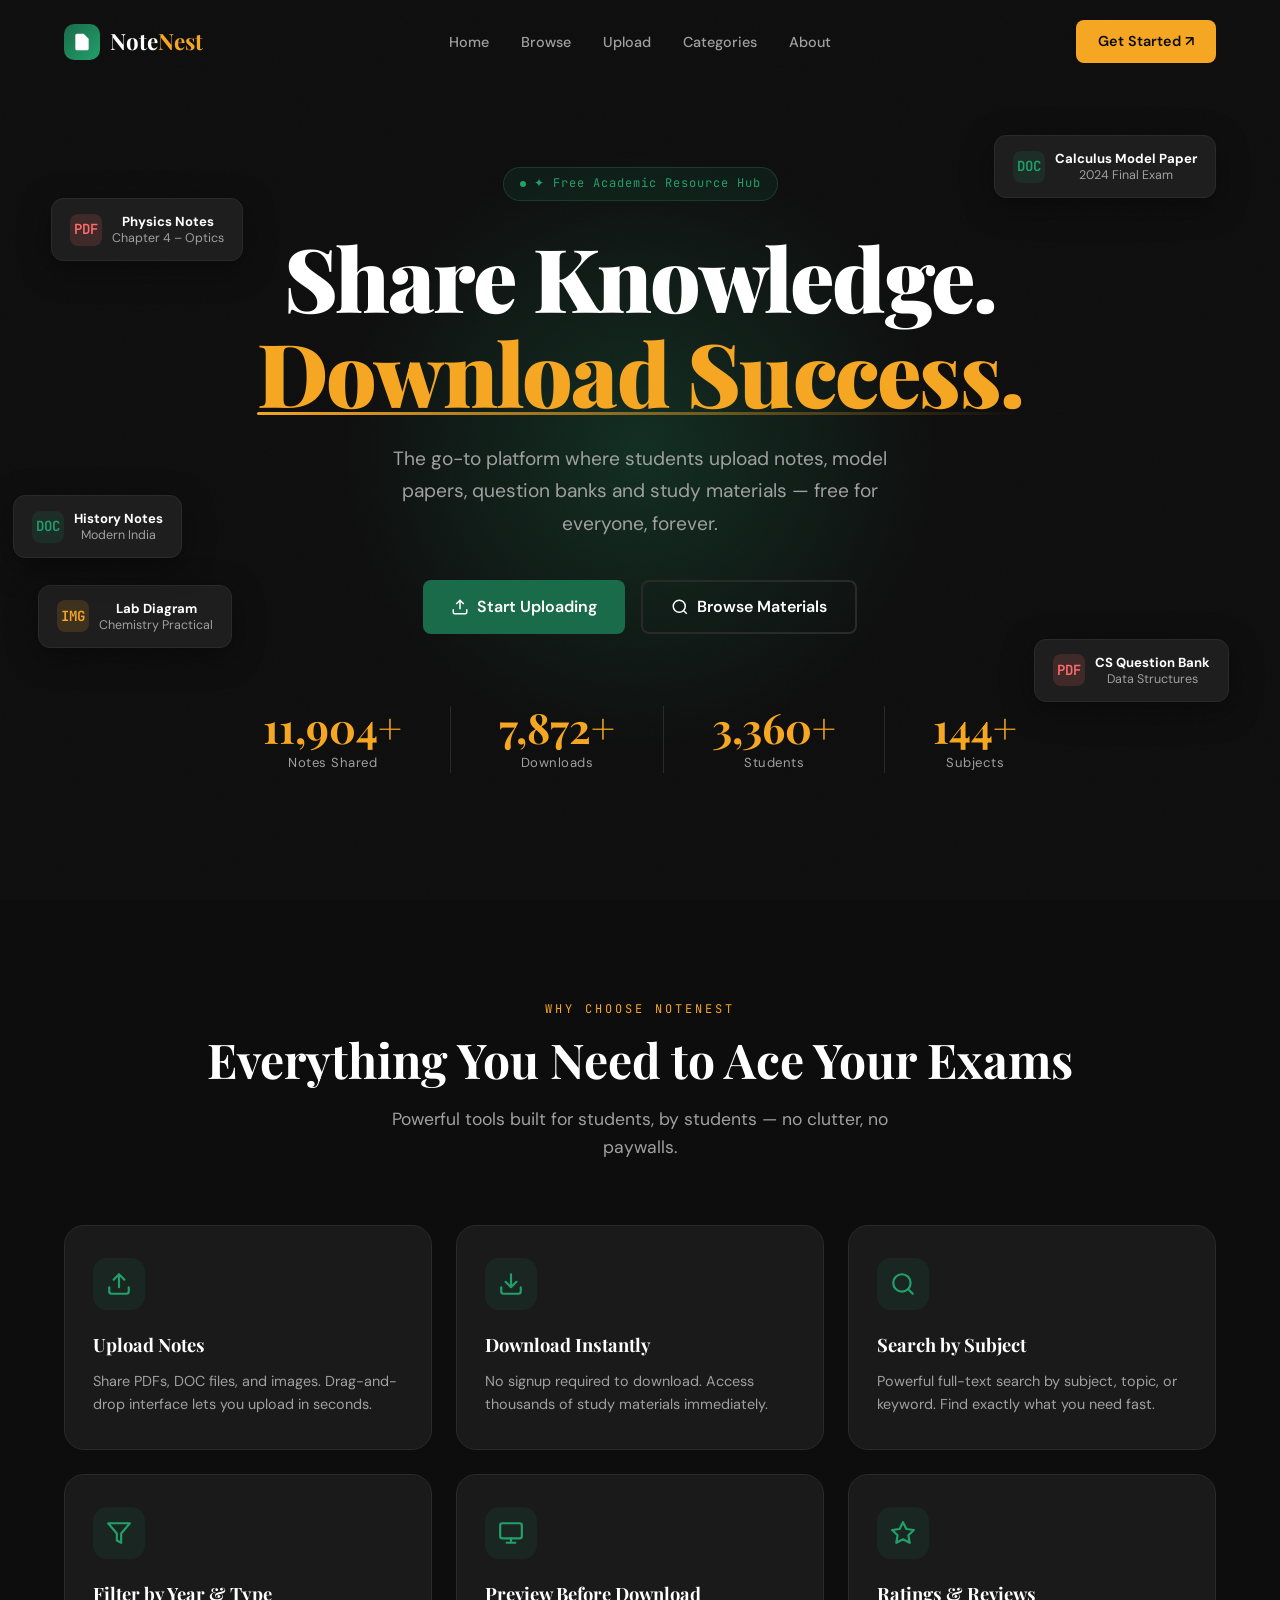
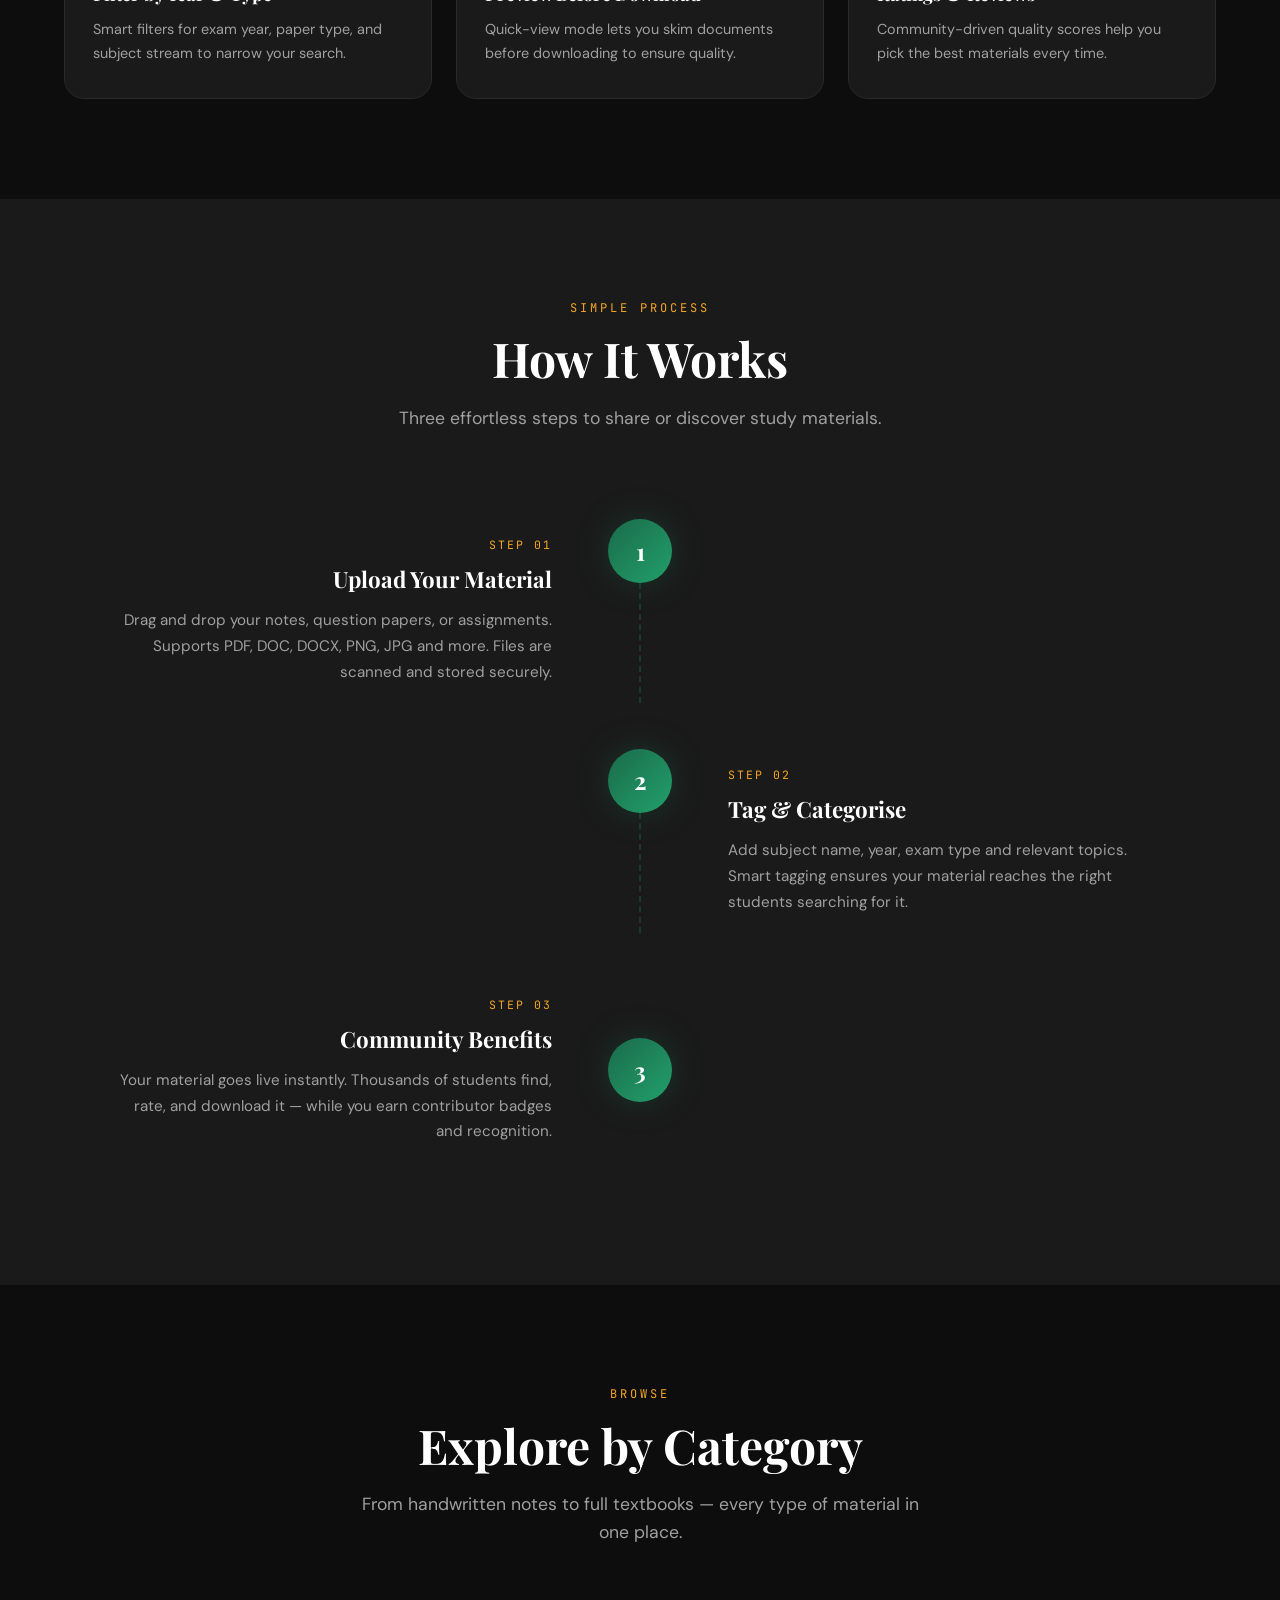
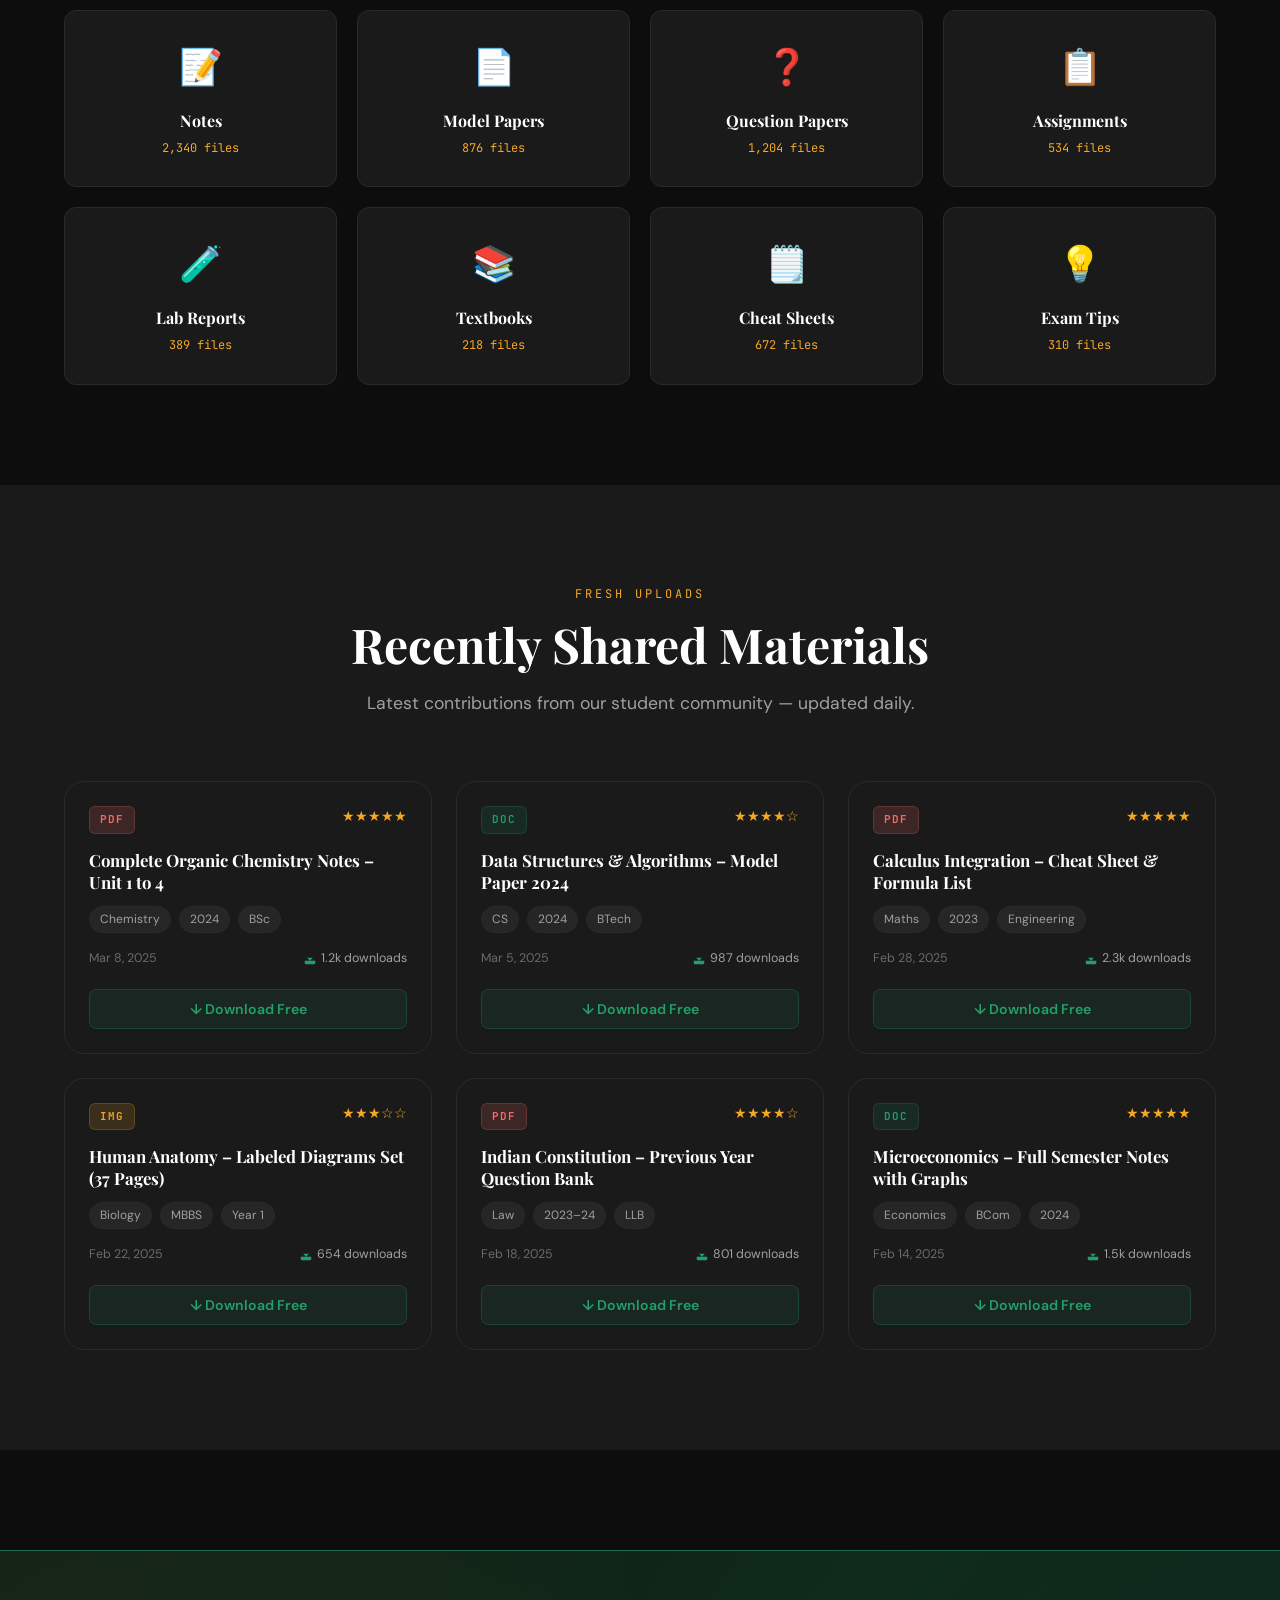
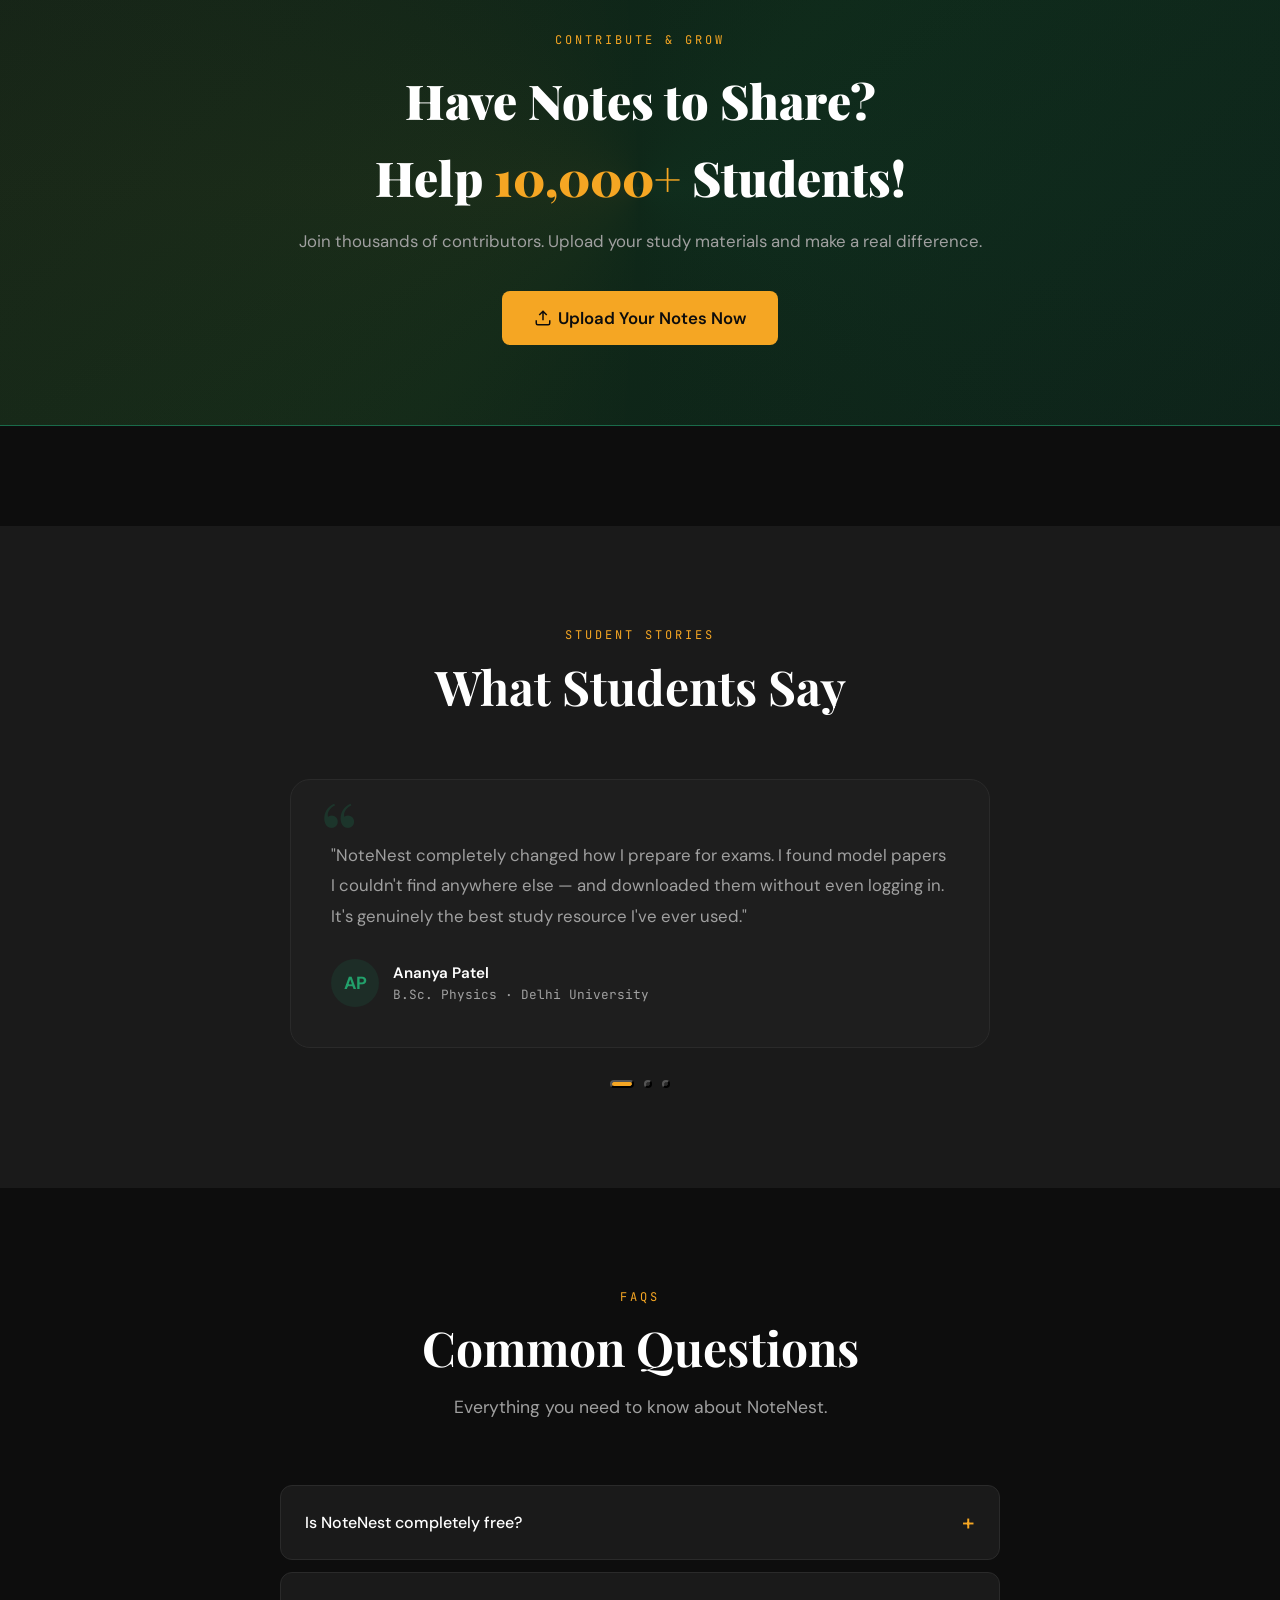
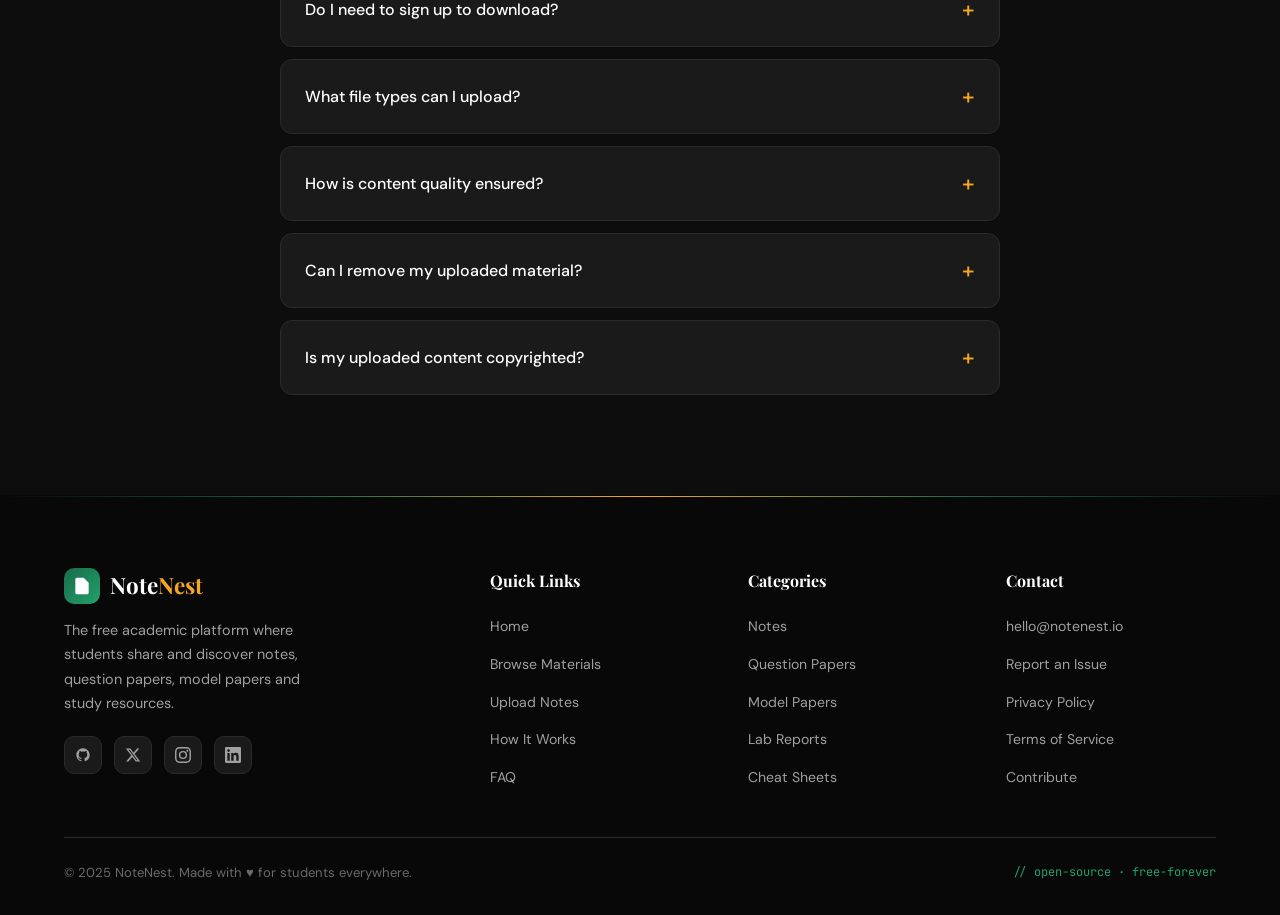
==== commit 319ec8f4: "sample change" ====
--- a/index.html
+++ b/index.html
@@ -6,7 +6,7 @@
     <meta name="viewport" content="width=device-width,initial-scale=1.0" />
     <meta name="description"
         content="NoteNest — Share notes, model papers, question papers and study materials. Browse and download for free." />
-    <title>NoteNest — Share Knowledge. Download Success.</title>
+    <title>NoteNest —Share Knowledge. Download Success.</title>
     <link rel="preconnect" href="https://fonts.googleapis.com" />
     <link rel="preconnect" href="https://fonts.gstatic.com" crossorigin />
     <link
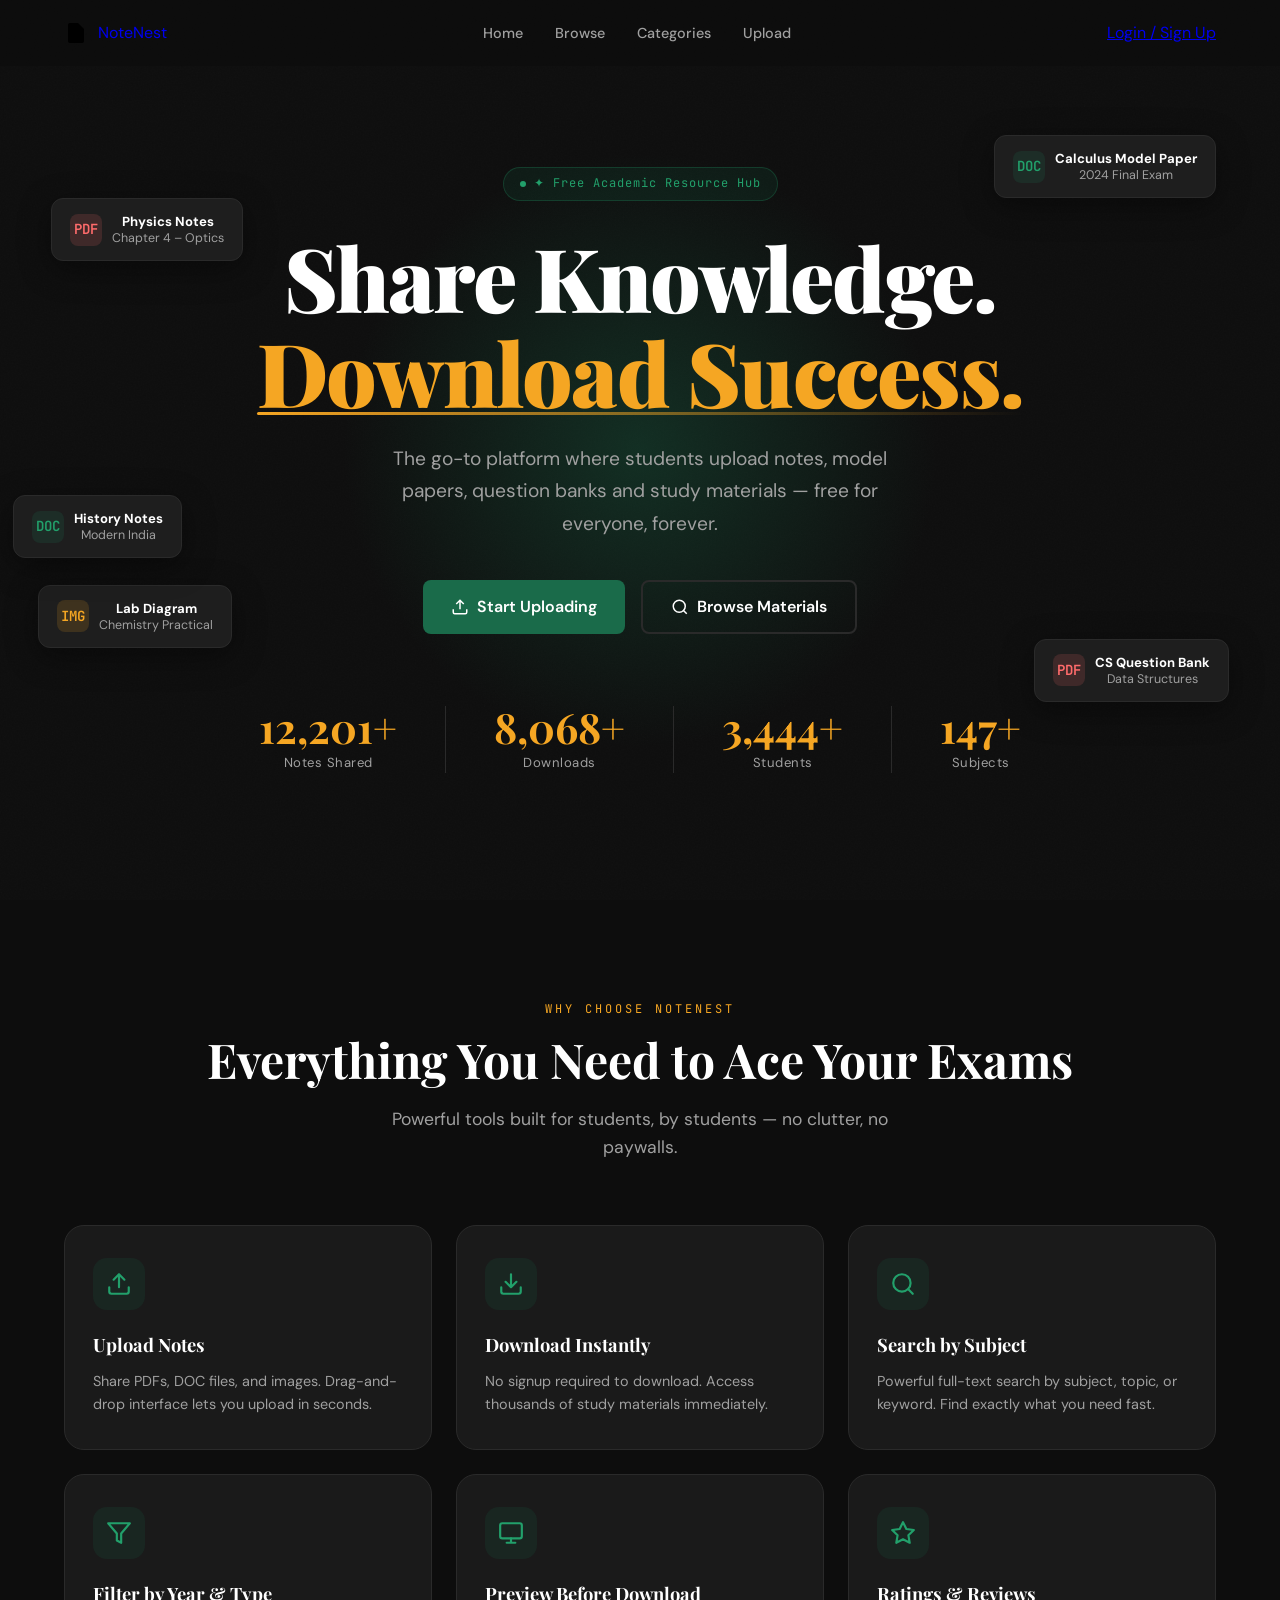
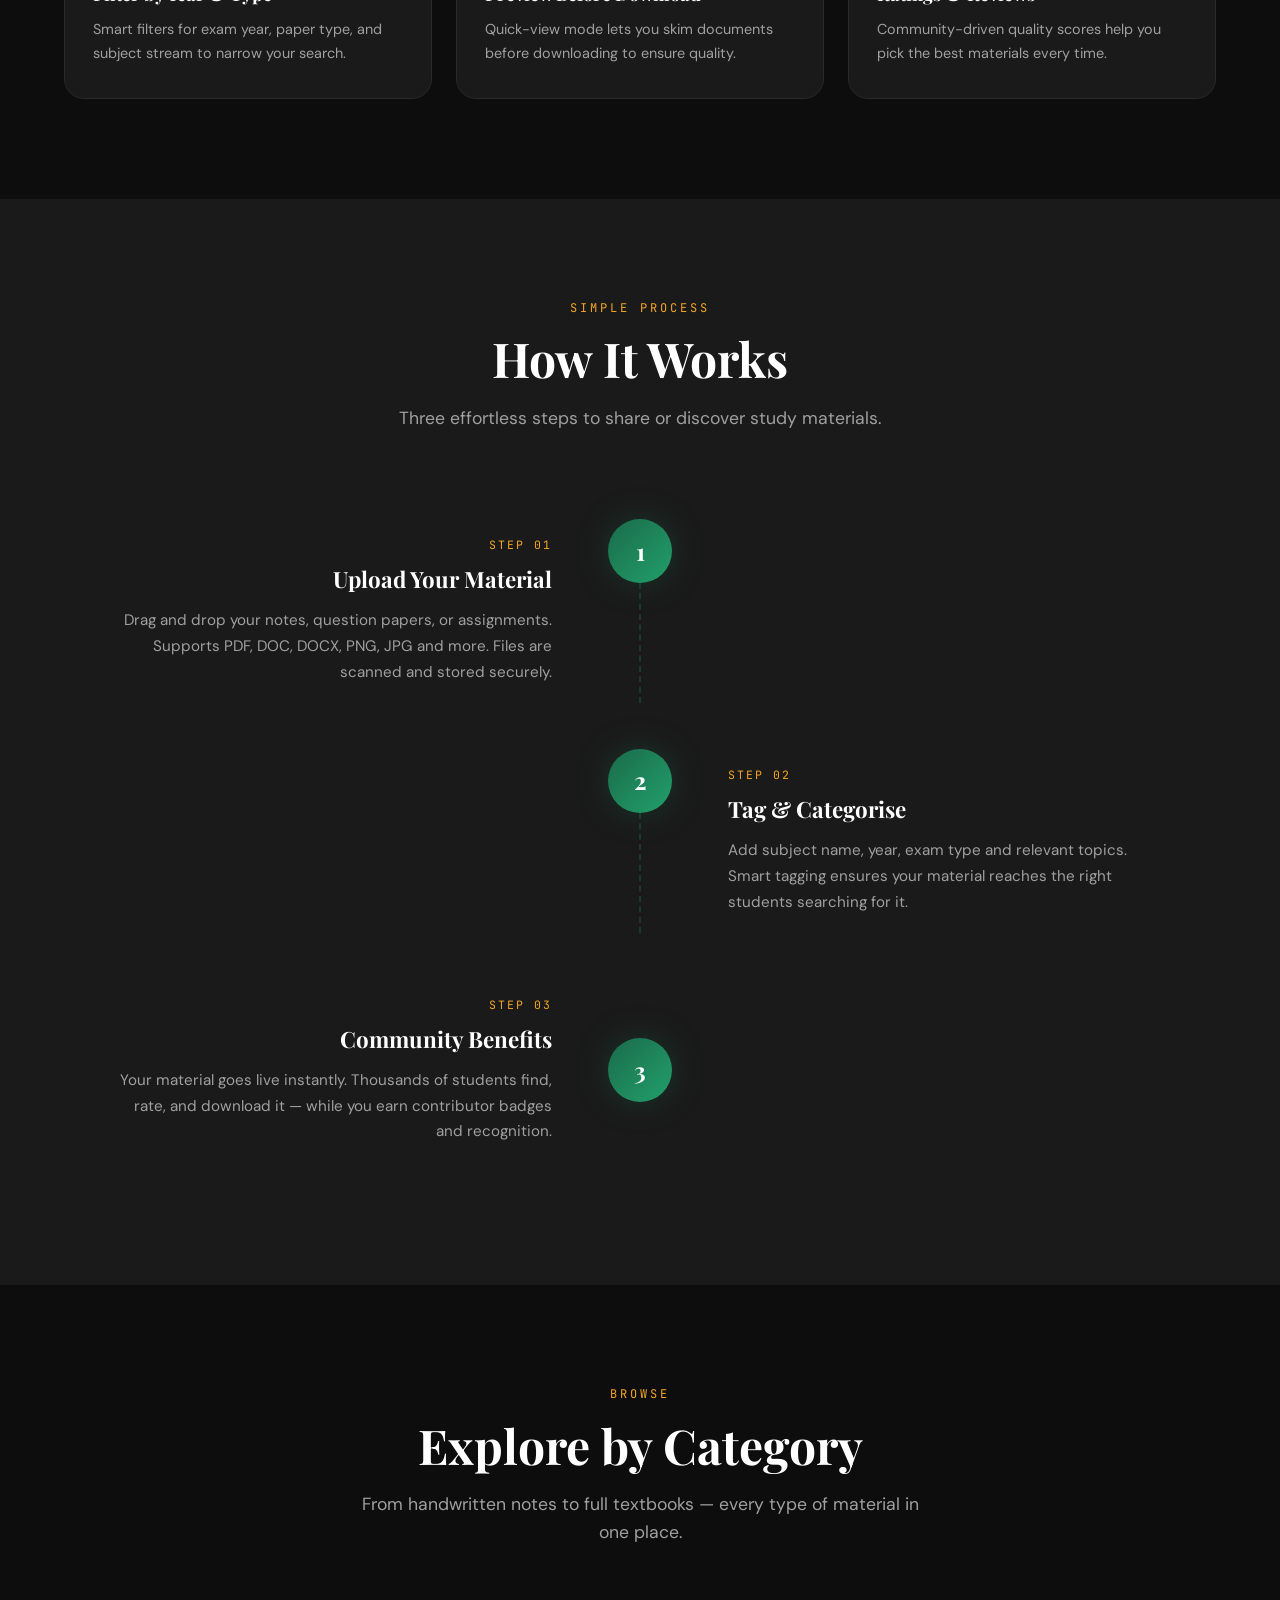
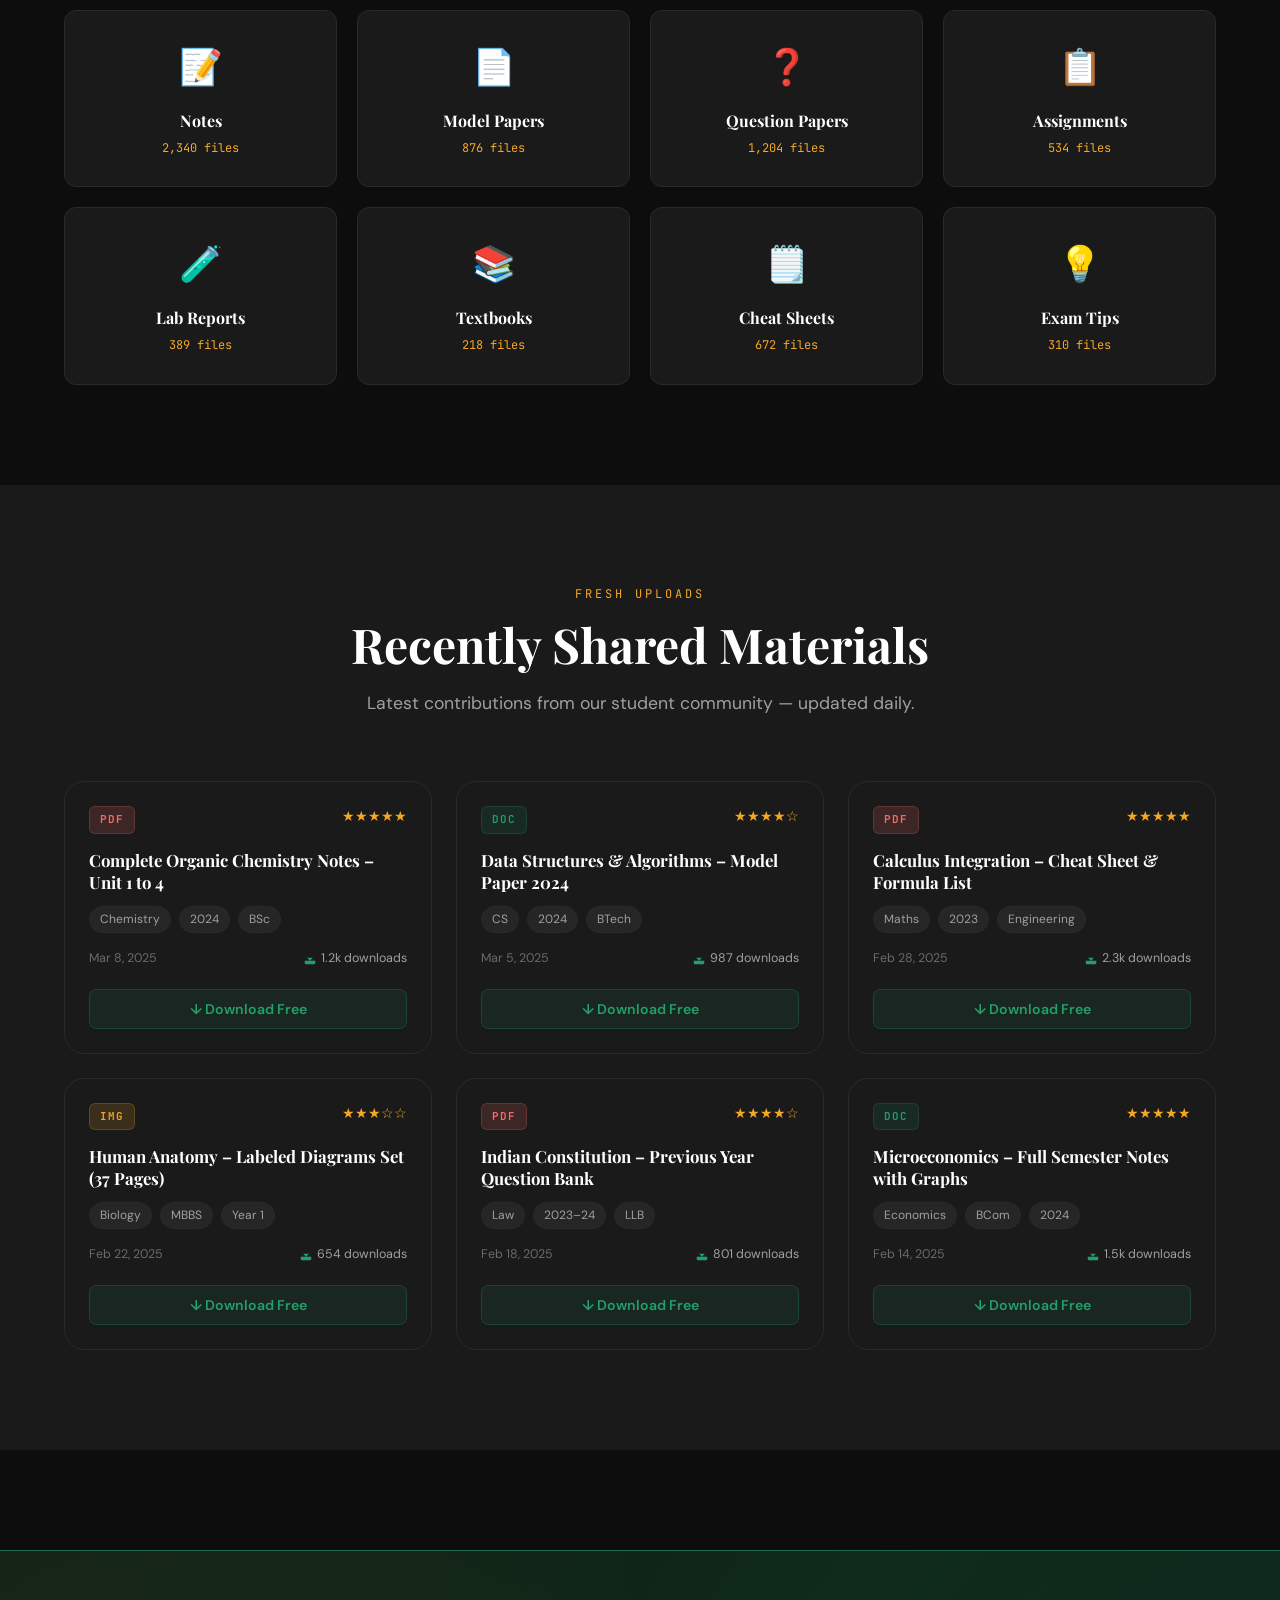
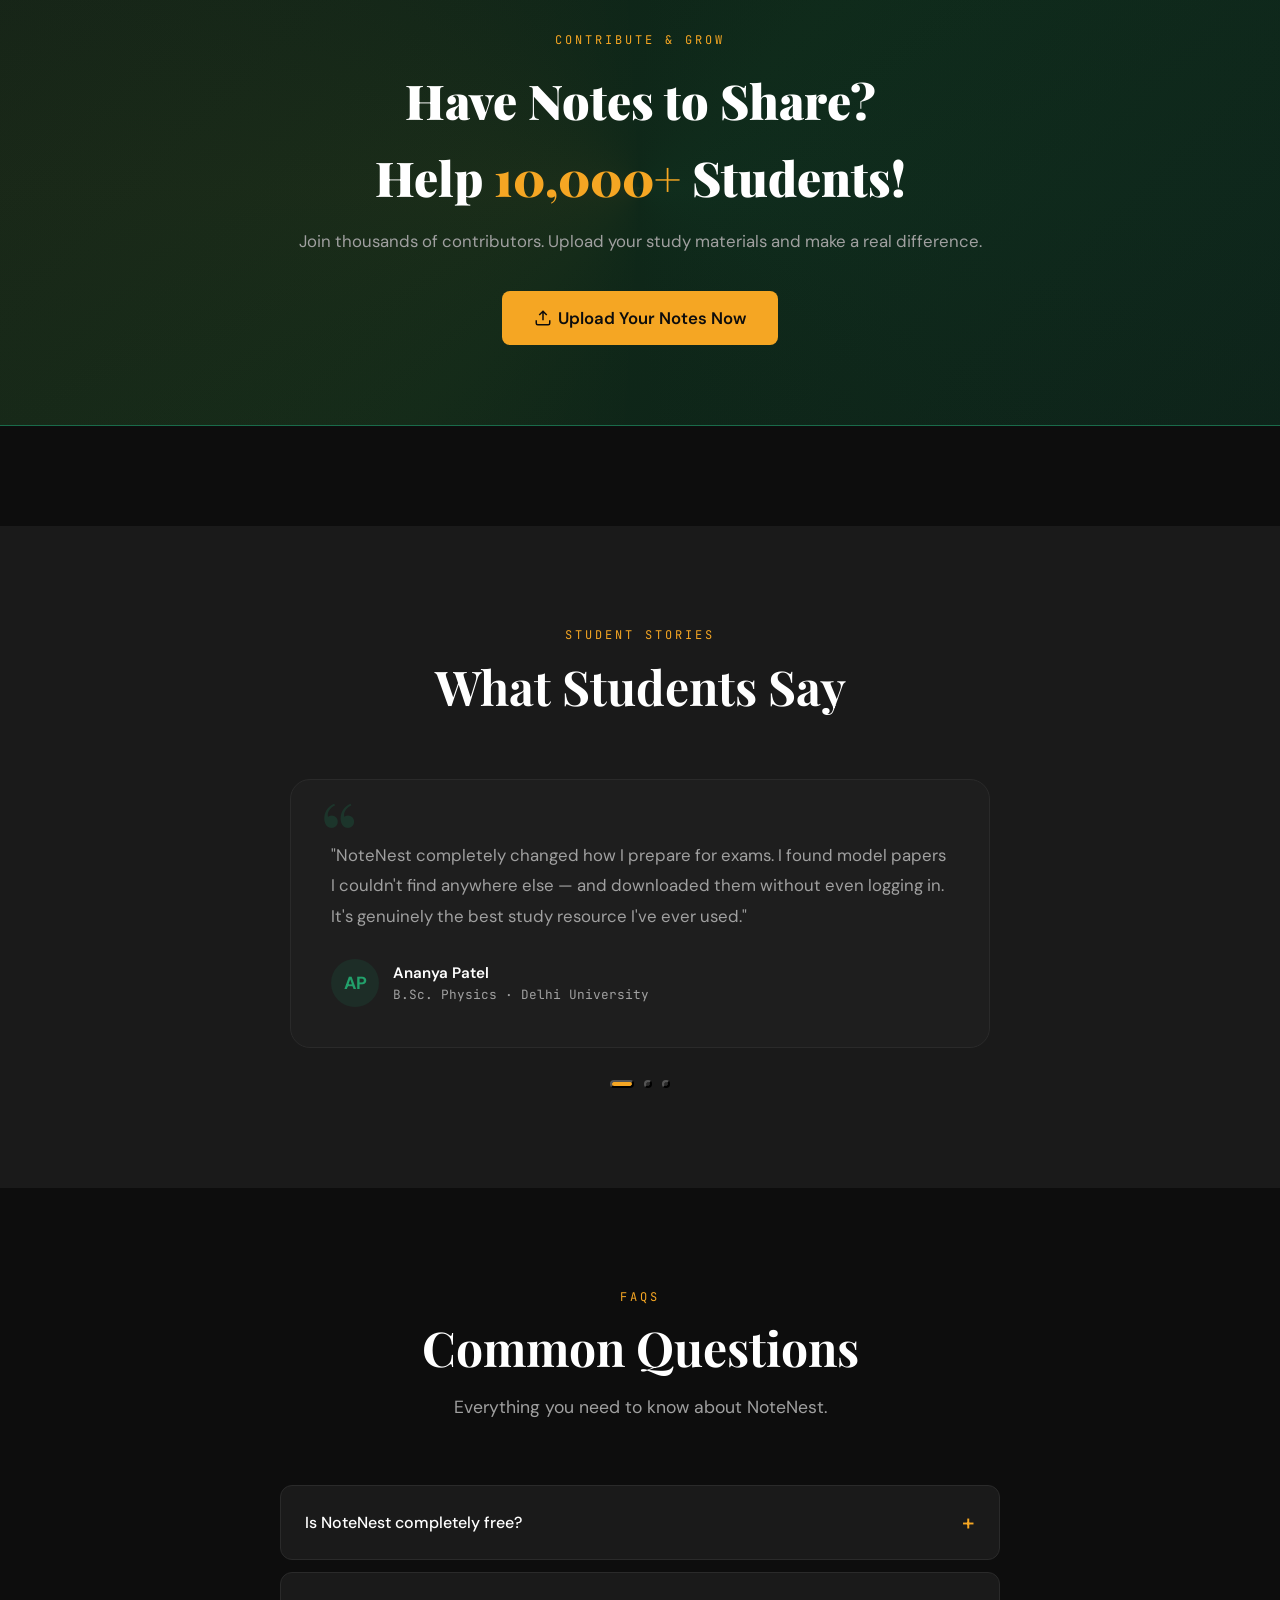
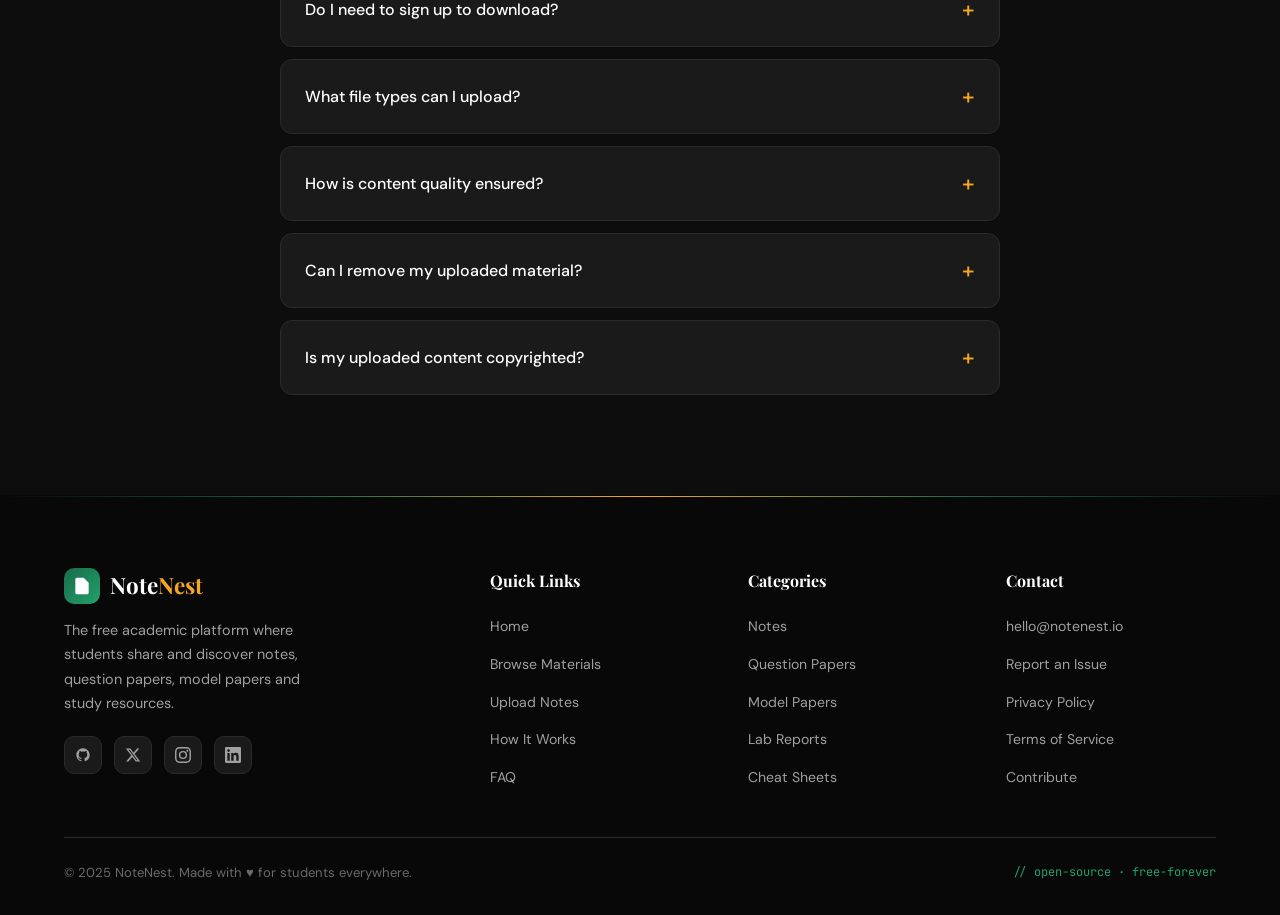
==== commit a2f573cb: "Complete NoteNest frontend integration with full HTML/CSS/JS and LocalStorage" ====
--- a/index.html
+++ b/index.html
@@ -1565,42 +1565,8 @@
     </button>
 
     <!-- NAV -->
-    <header>
-        <nav id="navbar">
-            <div class="container nav-inner">
-                <a href="#" class="nav-logo" aria-label="NoteNest home">
-                    <div class="nav-logo-icon">
-                        <svg viewBox="0 0 24 24">
-                            <path
-                                d="M14 2H6a2 2 0 00-2 2v16a2 2 0 002 2h12a2 2 0 002-2V8zM14 2v6h6M16 13H8M16 17H8M10 9H8" />
-                        </svg>
-                    </div>
-                    <span class="nav-logo-text">Note<span>Nest</span></span>
-                </a>
-                <ul class="nav-links">
-                    <li><a href="#home">Home</a></li>
-                    <li><a href="#features">Browse</a></li>
-                    <li><a href="#upload-cta">Upload</a></li>
-                    <li><a href="#categories">Categories</a></li>
-                    <li><a href="#about">About</a></li>
-                </ul>
-                <a href="#upload-cta" class="btn-amber nav-cta">Get Started ↗</a>
-                <button class="hamburger" id="hamburger" aria-label="Toggle menu" aria-expanded="false">
-                    <span></span><span></span><span></span>
-                </button>
-            </div>
-            <div class="mobile-menu" id="mobileMenu">
-                <ul>
-                    <li><a href="#home">Home</a></li>
-                    <li><a href="#features">Browse</a></li>
-                    <li><a href="#upload-cta">Upload</a></li>
-                    <li><a href="#categories">Categories</a></li>
-                    <li><a href="#about">About</a></li>
-                </ul>
-                <a href="#upload-cta" class="btn-amber">Get Started ↗</a>
-            </div>
-        </nav>
-    </header>
+    <!-- NAV -->
+    <div id="navbar-root"></div>
 
     <!-- HERO -->
     <main>
@@ -1635,14 +1601,14 @@
                 <p class="hero-sub">The go-to platform where students upload notes, model papers, question banks and
                     study materials — free for everyone, forever.</p>
                 <div class="hero-ctas">
-                    <a href="#upload-cta" class="btn-green">
+                    <a href="upload.html" class="btn-green">
                         <svg width="18" height="18" viewBox="0 0 24 24" fill="none" stroke="currentColor"
                             stroke-width="2">
                             <path d="M21 15v4a2 2 0 01-2 2H5a2 2 0 01-2-2v-4M17 8l-5-5-5 5M12 3v12" />
                         </svg>
                         Start Uploading
                     </a>
-                    <a href="#materials" class="btn-outline">
+                    <a href="browse.html" class="btn-outline">
                         <svg width="18" height="18" viewBox="0 0 24 24" fill="none" stroke="currentColor"
                             stroke-width="2">
                             <circle cx="11" cy="11" r="8" />
@@ -1925,7 +1891,7 @@
                 <p class="cta-banner-sub">Join thousands of contributors. Upload your study materials and make a real
                     difference.</p>
                 <div class="cta-banner-btn">
-                    <a href="#" class="btn-amber" style="font-size:1.05rem;padding:14px 32px">
+                    <a href="upload.html" class="btn-amber" style="font-size:1.05rem;padding:14px 32px">
                         <svg width="18" height="18" viewBox="0 0 24 24" fill="none" stroke="currentColor"
                             stroke-width="2">
                             <path d="M21 15v4a2 2 0 01-2 2H5a2 2 0 01-2-2v-4M17 8l-5-5-5 5M12 3v12" />
@@ -2106,11 +2072,11 @@
                 <div class="footer-col">
                     <h4>Categories</h4>
                     <ul>
-                        <li><a href="#categories">Notes</a></li>
-                        <li><a href="#categories">Question Papers</a></li>
-                        <li><a href="#categories">Model Papers</a></li>
-                        <li><a href="#categories">Lab Reports</a></li>
-                        <li><a href="#categories">Cheat Sheets</a></li>
+                        <li><a href="browse.html?type=Notes">Notes</a></li>
+                        <li><a href="browse.html?type=Question+Paper">Question Papers</a></li>
+                        <li><a href="browse.html?type=Model+Paper">Model Papers</a></li>
+                        <li><a href="browse.html?type=Lab+Report">Lab Reports</a></li>
+                        <li><a href="browse.html?type=Cheat+Sheet">Cheat Sheets</a></li>
                     </ul>
                 </div>
                 <div class="footer-col">
@@ -2131,30 +2097,20 @@
         </div>
     </footer>
 
+    <script src="data.js"></script>
+    <script src="auth.js"></script>
+    <script src="toast.js"></script>
+    <script src="nav.js"></script>
     <script>
         (function () {
             // ── LOADER ──
             window.addEventListener('load', () => {
                 setTimeout(() => document.getElementById('loader').classList.add('hidden'), 1200);
             });
-
-            // ── NAVBAR SCROLL ──
-            const nav = document.getElementById('navbar');
             const backTop = document.getElementById('backTop');
             window.addEventListener('scroll', () => {
-                if (window.scrollY > 50) nav.classList.add('scrolled'); else nav.classList.remove('scrolled');
                 if (window.scrollY > 300) backTop.classList.add('show'); else backTop.classList.remove('show');
             }, { passive: true });
-
-            // ── HAMBURGER ──
-            const ham = document.getElementById('hamburger');
-            const mob = document.getElementById('mobileMenu');
-            ham.addEventListener('click', () => {
-                ham.classList.toggle('open');
-                mob.classList.toggle('open');
-                ham.setAttribute('aria-expanded', mob.classList.contains('open'));
-            });
-            mob.querySelectorAll('a').forEach(a => a.addEventListener('click', () => { ham.classList.remove('open'); mob.classList.remove('open'); }));
 
             // ── COUNTER ──
             function animateCount(el) {
@@ -2194,7 +2150,7 @@
             let cur = 0;
             function goTo(i) {
                 cur = i;
-                track.style.transform = `translateX(-${i * 100}%)`;
+                track.style.transform = `translateX(-${i * 100 / dots.length}%)`;
                 dots.forEach((d, j) => d.classList.toggle('active', j === i));
             }
             dots.forEach(d => d.addEventListener('click', () => goTo(+d.dataset.idx)));
